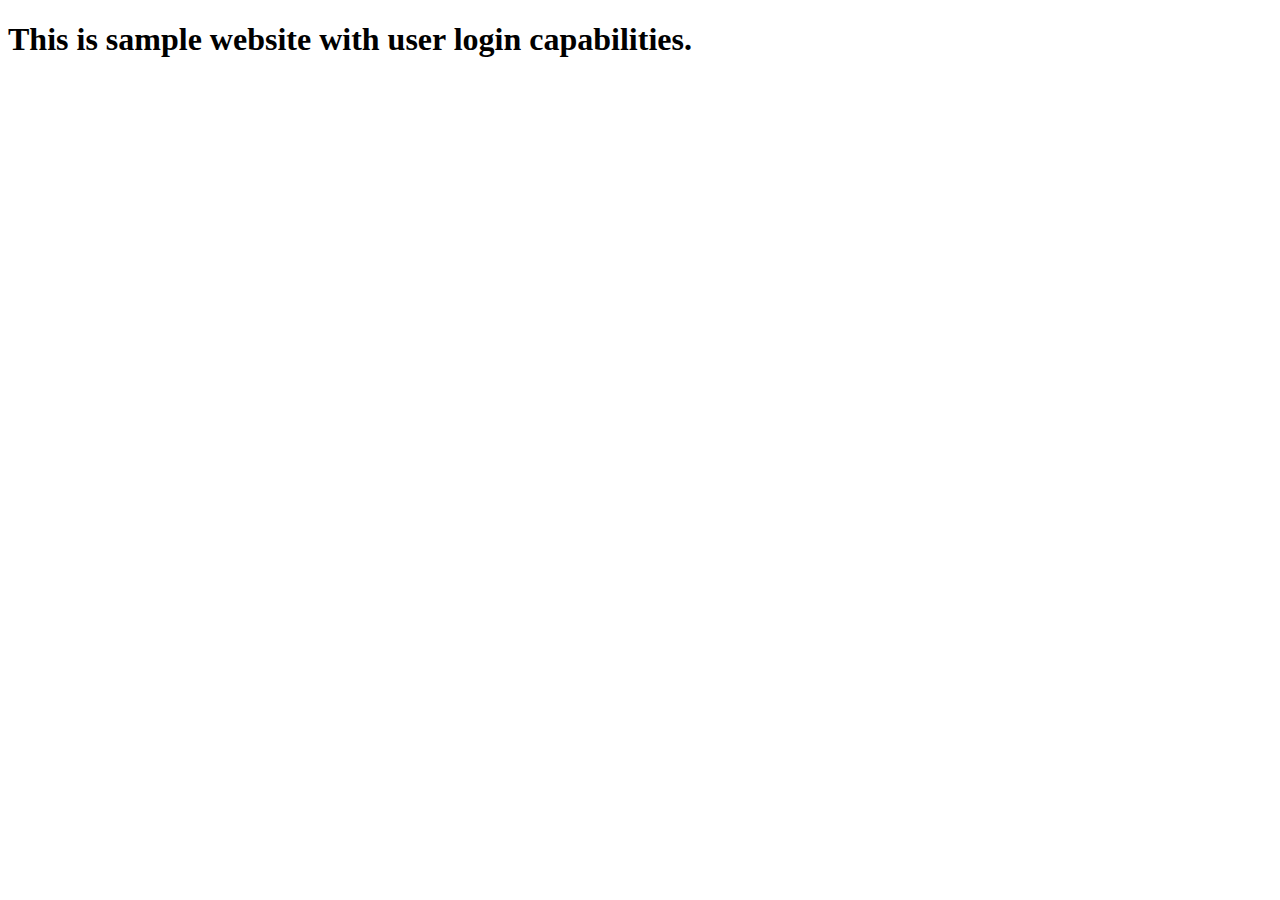
==== index.html @ 5ad37b27 "added sample html file" ====
<!DOCTYPE html>
<html>
<head>
    <meta charset='utf-8'>
    <meta http-equiv='X-UA-Compatible' content='IE=edge'>
    <title>Step1</title>
    <meta name='viewport' content='width=device-width, initial-scale=1'>
    <link rel='stylesheet' type='text/css' media='screen' href='main.css'>
    <script src='main.js'></script>
</head>
<body>
    <h1>
        This is sample website with user login capabilities. 
    </h1>
    
</body>
</html>
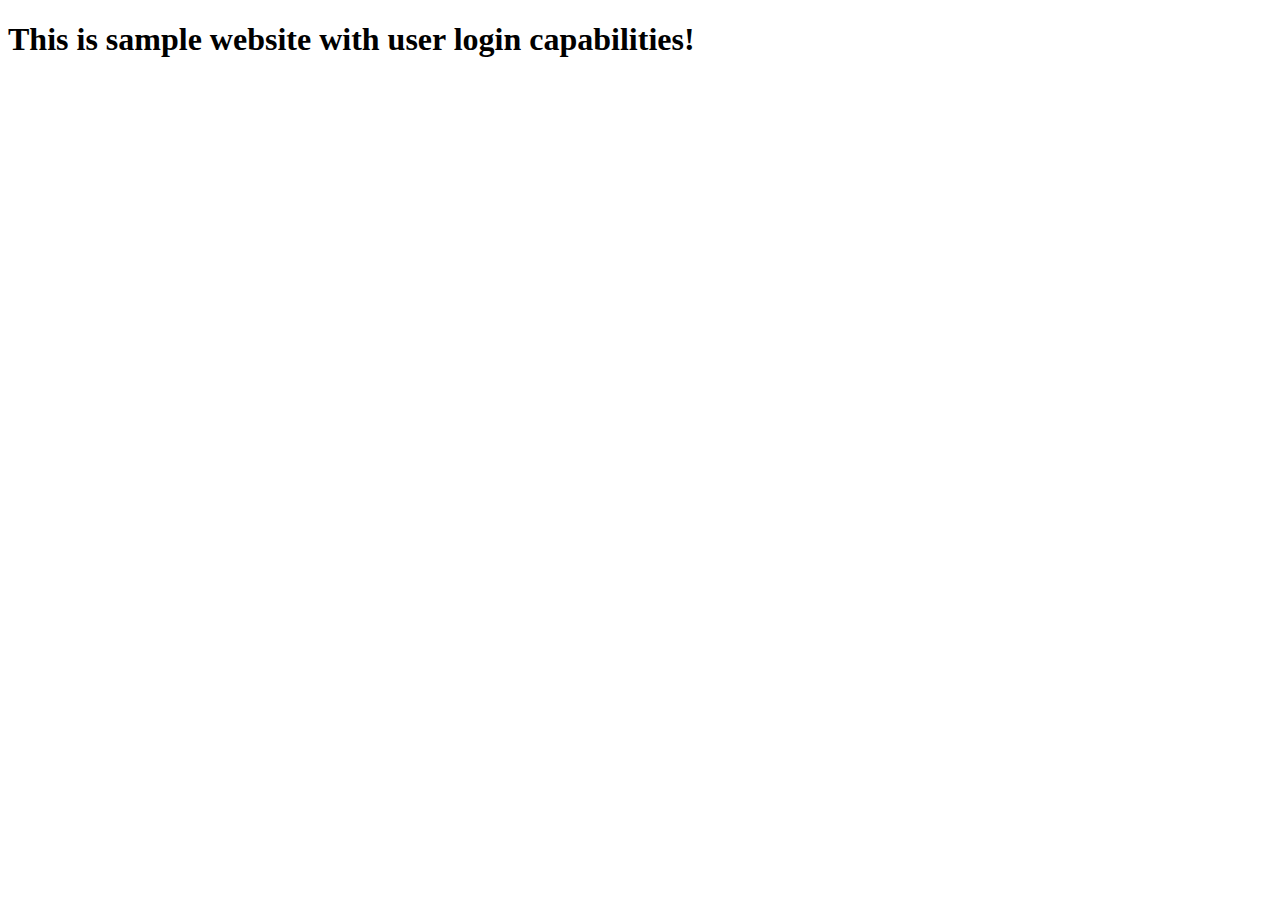
==== commit c59229e4: "Update index.html" ====
--- a/index.html
+++ b/index.html
@@ -10,8 +10,8 @@
 </head>
 <body>
     <h1>
-        This is sample website with user login capabilities. 
+        This is sample website with user login capabilities! 
     </h1>
     
 </body>
-</html>+</html>
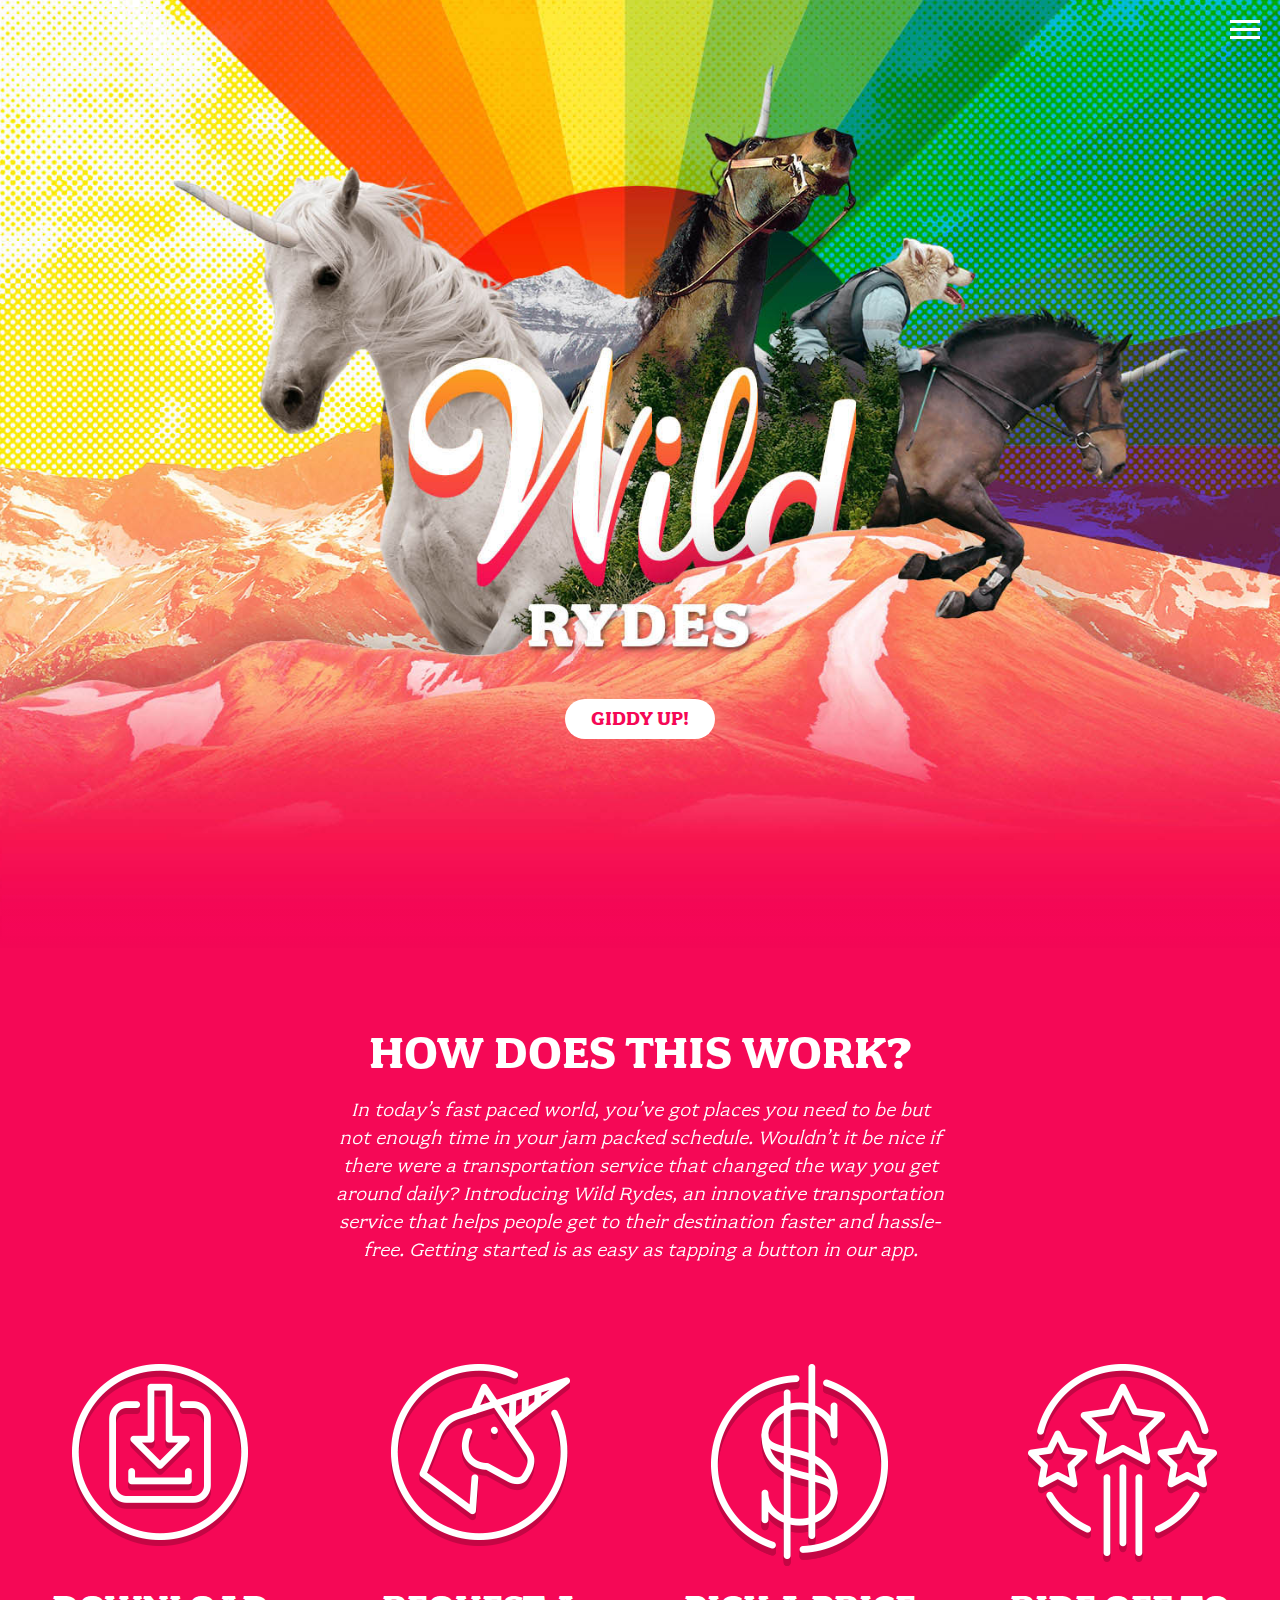
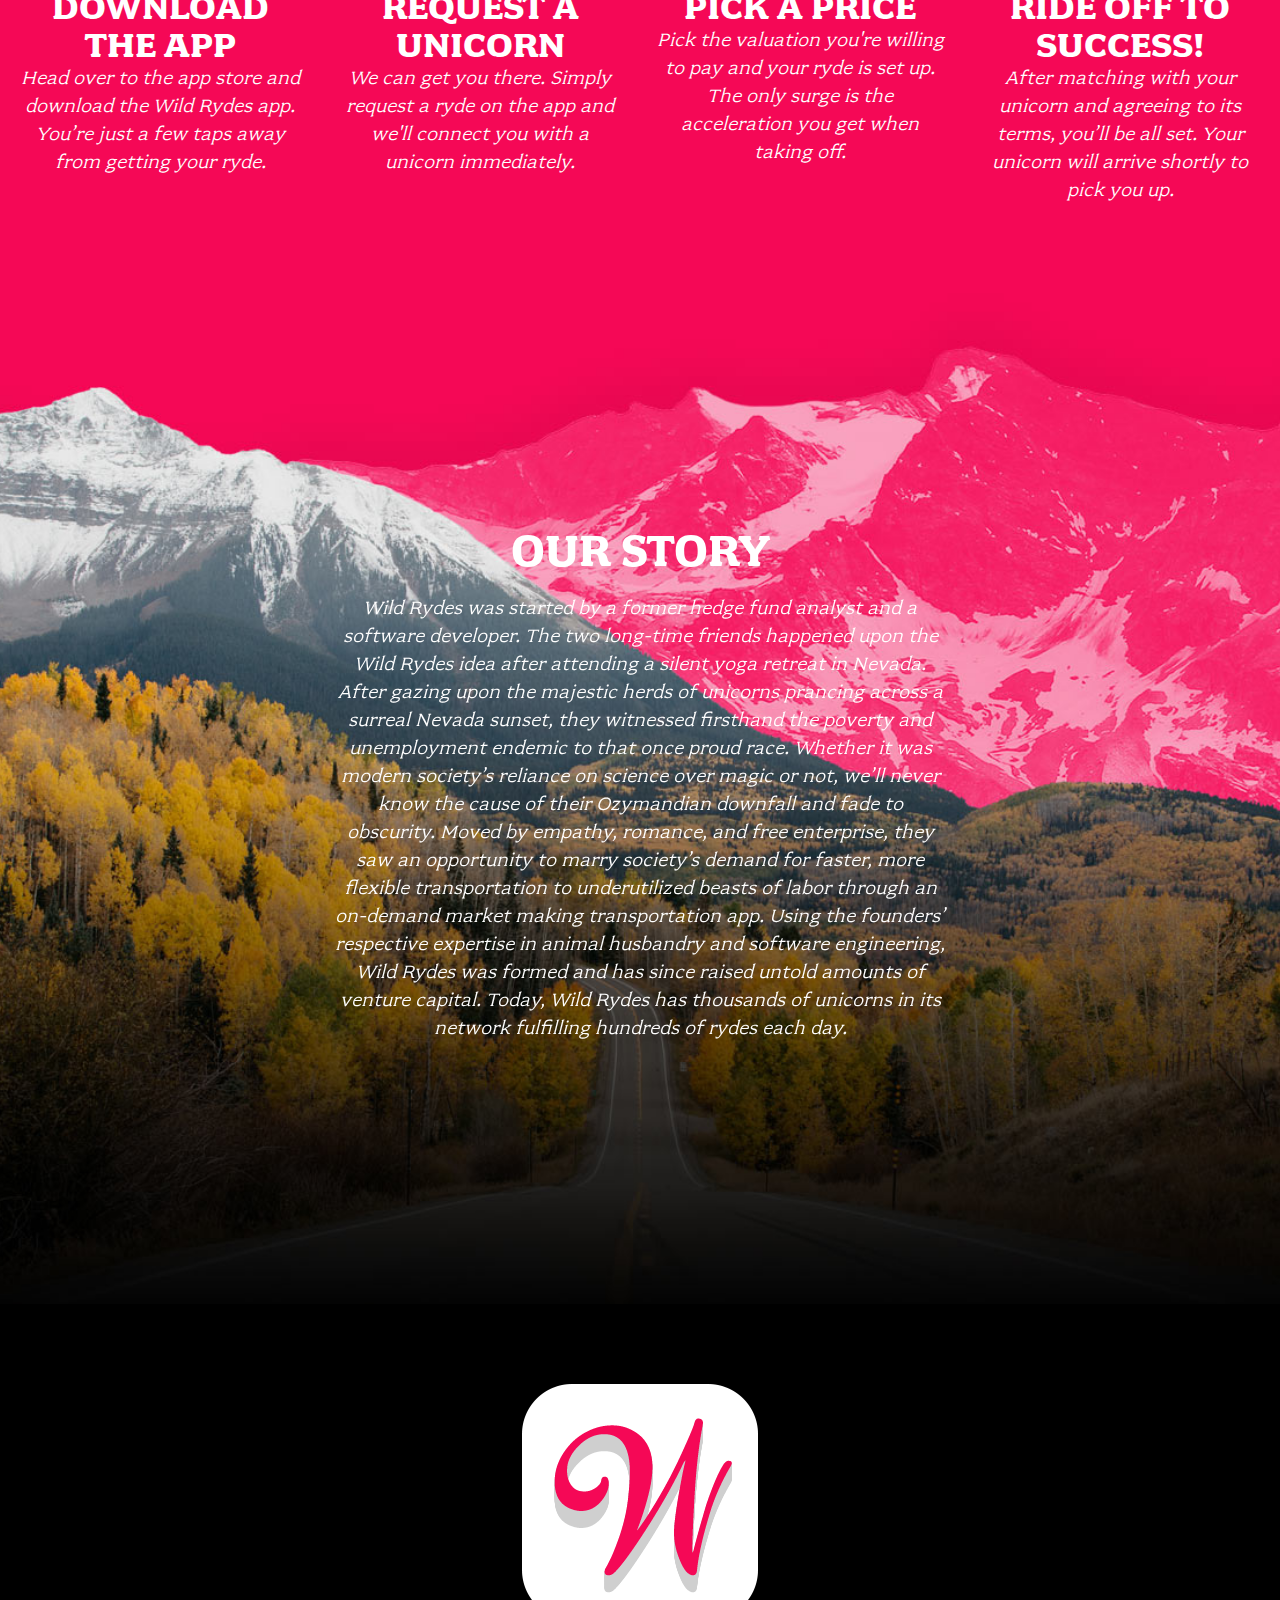
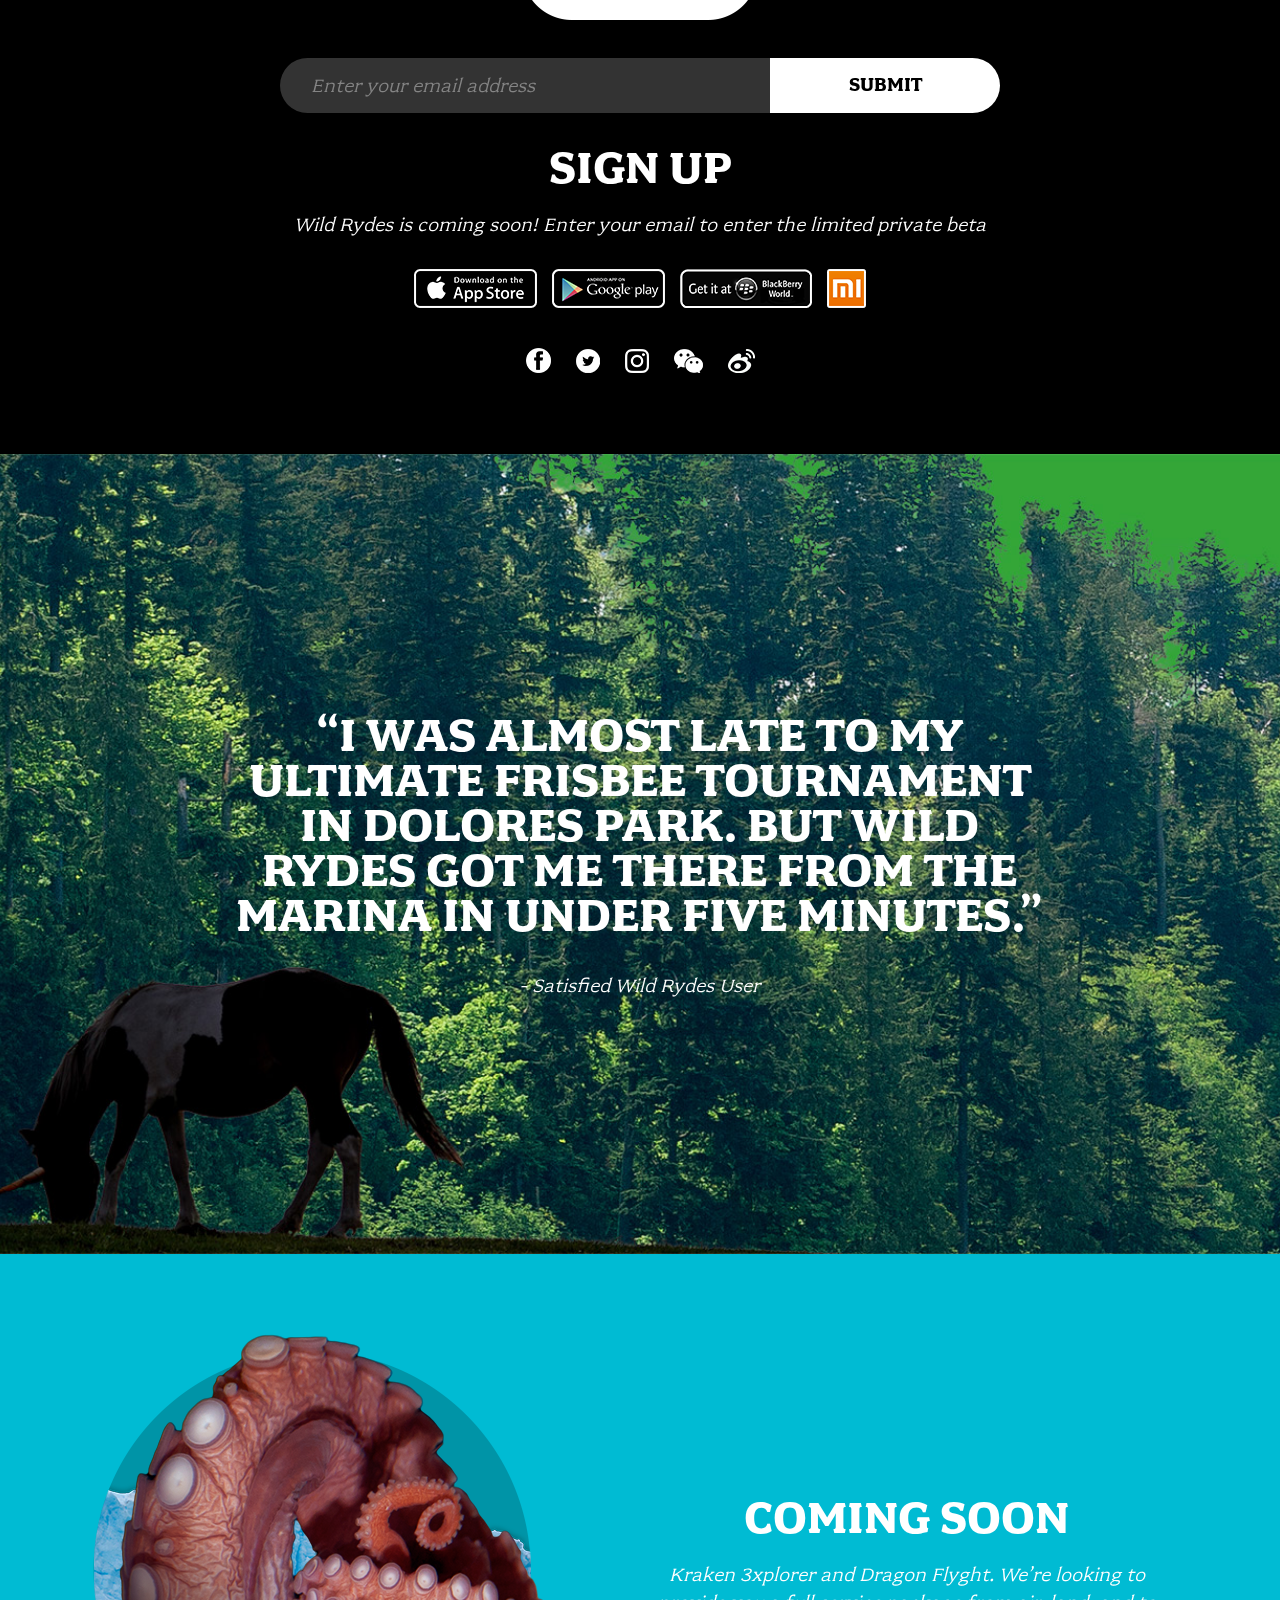
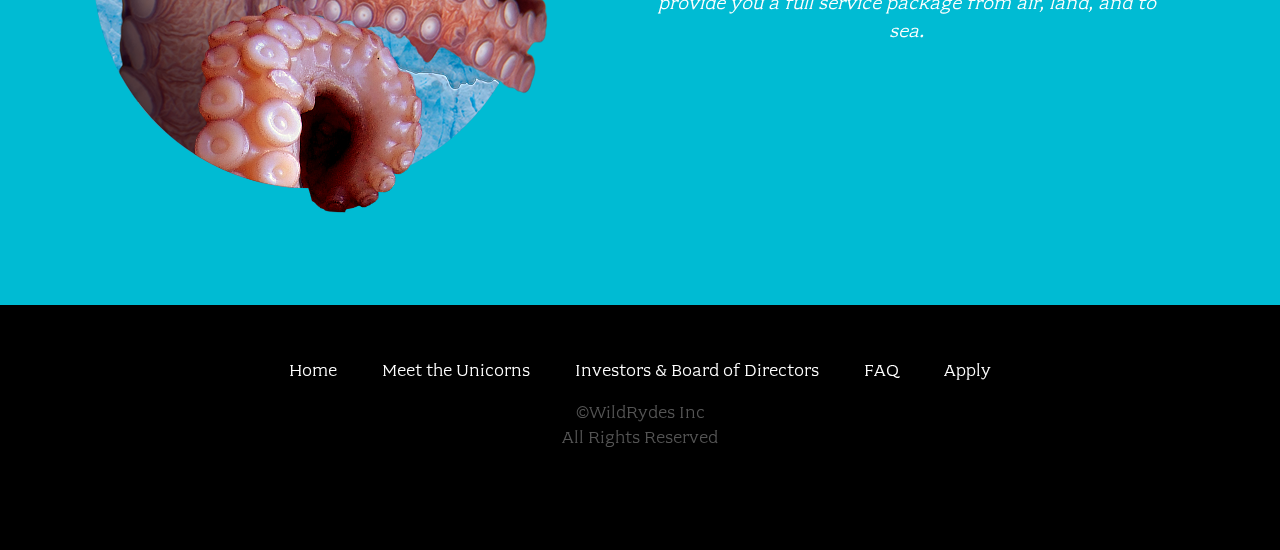
==== commit c34041e6: "added files from unicorn s3" ====
--- a/index.html
+++ b/index.html
@@ -1,17 +1,160 @@
-<!DOCTYPE html>
-<html>
+<!doctype html>
+<html class="no-js" lang="">
 <head>
-    <meta charset='utf-8'>
-    <meta http-equiv='X-UA-Compatible' content='IE=edge'>
-    <title>Step1</title>
-    <meta name='viewport' content='width=device-width, initial-scale=1'>
-    <link rel='stylesheet' type='text/css' media='screen' href='main.css'>
-    <script src='main.js'></script>
+  <meta charset="utf-8">
+  <meta name="description" content="">
+  <meta name="viewport" content="width=device-width, initial-scale=1">
+  <title>Wild Rydes</title>
+
+  <link rel="stylesheet" href="css/font.css">
+  <link rel="stylesheet" href="css/main.css">
+
+  <script src="js/vendor/modernizr.js"></script>
 </head>
-<body>
-    <h1>
-        This is sample website with user login capabilities! 
-    </h1>
-    
+<body class="page-home">
+
+  <header class="site-header">
+    <h1 class="title">Wild Rydes</h1>
+    <nav class="site-nav">
+      <ul>
+        <li><a href="index.html">Home</a></li>
+        <li><a href="unicorns.html">Meet the Unicorns</a></li>
+        <li><a href="investors.html">Investors &amp; Board of Directors</a></li>
+        <li><a href="faq.html">FAQ</a></li>
+        <li><a href="apply.html">Apply</a></li>
+      </ul>
+    </nav>
+    <button type="button" class="btn-menu"><span>Menu</span></button>
+    <a class="home-button" href="/register.html">Giddy Up!</a>
+  </header>
+
+  <section class="home-about">
+    <div class="row column large-9 xlarge-6 xxlarge-4">
+      <h2 class="section-title">How Does This Work?</h2>
+      <p class="content">
+        In today’s fast paced world, you’ve got places you need to be but not enough time in your jam packed schedule. Wouldn’t it be nice if there were a transportation service that changed the way you get around daily? Introducing Wild Rydes, an innovative transportation service that helps people get to their destination faster and hassle-free. Getting started is as easy as tapping a button in our app.
+      </p>
+    </div>
+
+    <div class="row medium-up-2 large-up-4">
+      <div class="column">
+        <div class="home-about-block">
+          <h3 class="title icon-download">Download The App</h3>
+          <p class="content">Head over to the app store and download the Wild Rydes app. You’re just a few taps away from getting your ryde.</p>
+        </div>
+      </div>
+
+      <div class="column">
+        <div class="home-about-block">
+          <h3 class="title icon-unicorn">Request A Unicorn</h3>
+          <p class="content">We can get you there. Simply request a ryde on the app and we'll connect you with a unicorn immediately.</p>
+        </div>
+      </div>
+
+      <div class="column">
+        <div class="home-about-block">
+          <h3 class="title icon-price">Pick A Price</h3>
+          <p class="content">Pick the valuation you're willing to pay and your ryde is set up. The only surge is the acceleration you get when taking off.</p>
+        </div>
+      </div>
+
+      <div class="column">
+        <div class="home-about-block">
+          <h3 class="title icon-success">Ride Off To Success!</h3>
+          <p class="content">After matching with your unicorn and agreeing to its terms, you’ll be all set. Your unicorn will arrive shortly to pick you up.</p>
+        </div>
+      </div>
+    </div>
+  </section>
+
+  <section class="home-story">
+    <div class="row column large-9 xlarge-6 xxlarge-4">
+      <h2 class="section-title">Our Story</h2>
+      <p class="content">
+        Wild Rydes was started by a former hedge fund analyst and a software developer. The two long-time friends happened upon the Wild Rydes idea after attending a silent yoga retreat in Nevada. After gazing upon the majestic herds of unicorns prancing across a surreal Nevada sunset, they witnessed firsthand the poverty and unemployment endemic to that once proud race. Whether it was modern society’s reliance on science over magic or not, we’ll never know the cause of their Ozymandian downfall and fade to obscurity. Moved by empathy, romance, and free enterprise, they saw an opportunity to marry society’s demand for faster, more flexible transportation to underutilized beasts of labor through an on-demand market making transportation app. Using the founders’ respective expertise in animal husbandry and software engineering, Wild Rydes was formed and has since raised untold amounts of venture capital. Today, Wild Rydes has thousands of unicorns in its network fulfilling hundreds of rydes each day.
+      </p>
+    </div>
+  </section>
+
+  <section class="home-sign-up">
+    <div class="row column">
+      <img class="icon-w" src="images/wr-home-W.png">
+
+      <form onsubmit="javascript:void(0);">
+        <input type="email" placeholder="Enter your email address">
+        <button type="button">Submit</button>
+      </form>
+
+      <h2 class="section-title">Sign Up</h2>
+
+      <p class="content">Wild Rydes is coming soon! Enter your email to enter the limited private beta</p>
+
+      <div class="apps">
+        <a class="app-icon" href=""><img src="images/wr-home-apple.png"></a>
+        <a class="app-icon" href=""><img src="images/wr-home-google.png"></a>
+        <a class="app-icon" href=""><img src="images/wr-home-blackberry.png"></a>
+        <a class="app-icon" href=""><img src="images/wr-home-Xiaomi.png"></a>
+      </div>
+
+      <div class="social">
+        <a class="icon-fb" href="">Facebook</a>
+        <a class="icon-tw" href="">Twitter</a>
+        <a class="icon-ig" href="">Instagram</a>
+        <a class="icon-wc" href="">Wechat</a>
+        <a class="icon-wb" href="">Weibo</a>
+      </div>
+    </div>
+  </section>
+
+  <section class="home-quote">
+    <div class="row column medium-8 xxlarge-6">
+      <div class="quote-wrap">
+        <div class="quote">
+          “I was almost late to my ultimate frisbee tournament in DOLORES park. BUt Wild Rydes Got me there from the marina in under five minutes.”
+        </div>
+        <div class="quoter">- Satisfied Wild Rydes User</div>
+      </div>
+    </div>
+  </section>
+
+  <section class="kraken-callout">
+    <div class="row">
+      <div class="columns medium-6 xxlarge-4 xxlarge-offset-2">
+        <img src="images/wr-home-kraken.png">
+      </div>
+
+      <div class="columns medium-6 xlarge-5 xxlarge-4">
+        <h4 class="title">Coming Soon</h4>
+        <p class="content">
+          Kraken 3xplorer and Dragon Flyght. We’re looking to provide you a full service package from air, land, and to sea.
+        </p>
+      </div>
+    </div>
+  </section>
+
+  <footer class="site-footer">
+    <div class="row column">
+      <nav class="footer-nav">
+        <ul>
+          <li><a href="index.html">Home</a></li>
+          <li><a href="unicorns.html">Meet the Unicorns</a></li>
+          <li><a href="investors.html">Investors & Board of Directors</a></li>
+          <li><a href="faq.html">FAQ</a></li>
+          <li><a href="apply.html">Apply</a></li>
+        </ul>
+      </nav>
+    </div>
+
+    <div class="row column">
+      <div class="footer-legal">
+        &copy;WildRydes Inc<br>
+        All Rights Reserved
+      </div>
+    </div>
+  </footer>
+
+  <script src="js/vendor.js"></script>
+
+  <script src="js/main.js"></script>
 </body>
 </html>
--- a/css/font.css
+++ b/css/font.css
@@ -0,0 +1,12 @@
+@font-face {
+    font-family: "fairplex-wide";
+    font-style: normal;
+    font-weight: 400;
+    src: url("../fonts/fairplex-wide-n4.woff") format("woff2");
+}
+@font-face {
+    font-family: "fairplex-wide";
+    font-style: normal;
+    font-weight: 700;
+    src: url("../fonts/fairplex-wide-n7.woff") format("woff2");
+}
--- a/css/main.css
+++ b/css/main.css
@@ -0,0 +1 @@
+/*! normalize.css v4.2.0 | MIT License | github.com/necolas/normalize.css */html{font-family:sans-serif;line-height:1.15;-ms-text-size-adjust:100%;-webkit-text-size-adjust:100%}body{margin:0}article,aside,footer,header,nav,section{display:block}h1{font-size:2em;margin:.67em 0}figcaption,figure,main{display:block}figure{margin:1em 40px}hr{box-sizing:content-box;height:0;overflow:visible}pre{font-family:monospace,monospace;font-size:1em}a{background-color:transparent;-webkit-text-decoration-skip:objects}a:active,a:hover{outline-width:0}abbr[title]{border-bottom:none;text-decoration:underline;text-decoration:underline dotted}b,strong{font-weight:inherit;font-weight:bolder}code,kbd,samp{font-family:monospace,monospace;font-size:1em}dfn{font-style:italic}mark{background-color:#ff0;color:#000}small{font-size:80%}sub,sup{font-size:75%;line-height:0;position:relative;vertical-align:baseline}sub{bottom:-.25em}sup{top:-.5em}audio,video{display:inline-block}audio:not([controls]){display:none;height:0}img{border-style:none}svg:not(:root){overflow:hidden}button,input,optgroup,select,textarea{font:inherit;margin:0}optgroup{font-weight:700}button,input{overflow:visible}button,select{text-transform:none}[type=reset],[type=submit],button,html [type=button]{-webkit-appearance:button;cursor:pointer}[type=button]::-moz-focus-inner,[type=reset]::-moz-focus-inner,[type=submit]::-moz-focus-inner,button::-moz-focus-inner{border-style:none;padding:0}[type=button]:-moz-focusring,[type=reset]:-moz-focusring,[type=submit]:-moz-focusring,button:-moz-focusring{outline:1px dotted ButtonText}fieldset{border:1px solid silver;margin:0 2px;padding:.35em .625em .75em}legend{box-sizing:border-box;color:inherit;display:table;max-width:100%;padding:0;white-space:normal}progress{display:inline-block;vertical-align:baseline}textarea{overflow:auto}[type=checkbox],[type=radio]{box-sizing:border-box;padding:0}[type=number]::-webkit-inner-spin-button,[type=number]::-webkit-outer-spin-button{height:auto}[type=search]{-webkit-appearance:textfield;outline-offset:-2px}[type=search]::-webkit-search-cancel-button,[type=search]::-webkit-search-decoration{-webkit-appearance:none}::-webkit-file-upload-button{-webkit-appearance:button;font:inherit}details,menu{display:block}summary{display:list-item}canvas{display:inline-block}[hidden],template{display:none}.row{max-width:96.875rem;margin-left:auto;margin-right:auto}.row:after,.row:before{content:' ';display:table}.row:after{clear:both}.row.collapse>.column,.row.collapse>.columns{padding-left:0;padding-right:0}.row .row{max-width:none;margin-left:-.625rem;margin-right:-.625rem}@media screen and (min-width:40em){.row .row{margin-left:-.9375rem;margin-right:-.9375rem}}.row .row.collapse{margin-left:0;margin-right:0}.row.expanded{max-width:none}.row.expanded .row{margin-left:auto;margin-right:auto}.column,.columns{width:100%;float:left;padding-left:.625rem;padding-right:.625rem}@media screen and (min-width:40em){.column,.columns{padding-left:.9375rem;padding-right:.9375rem}}.column:last-child:not(:first-child),.columns:last-child:not(:first-child){float:right}.column.end:last-child:last-child,.end.columns:last-child:last-child{float:left}.column.row.row,.row.row.columns{float:none}.row .column.row.row,.row .row.row.columns{padding-left:0;padding-right:0;margin-left:0;margin-right:0}.small-1{width:8.3333333333%}.small-push-1{position:relative;left:8.3333333333%}.small-pull-1{position:relative;left:-8.3333333333%}.small-offset-0{margin-left:0}.small-2{width:16.6666666667%}.small-push-2{position:relative;left:16.6666666667%}.small-pull-2{position:relative;left:-16.6666666667%}.small-offset-1{margin-left:8.3333333333%}.small-3{width:25%}.small-push-3{position:relative;left:25%}.small-pull-3{position:relative;left:-25%}.small-offset-2{margin-left:16.6666666667%}.small-4{width:33.3333333333%}.small-push-4{position:relative;left:33.3333333333%}.small-pull-4{position:relative;left:-33.3333333333%}.small-offset-3{margin-left:25%}.small-5{width:41.6666666667%}.small-push-5{position:relative;left:41.6666666667%}.small-pull-5{position:relative;left:-41.6666666667%}.small-offset-4{margin-left:33.3333333333%}.small-6{width:50%}.small-push-6{position:relative;left:50%}.small-pull-6{position:relative;left:-50%}.small-offset-5{margin-left:41.6666666667%}.small-7{width:58.3333333333%}.small-push-7{position:relative;left:58.3333333333%}.small-pull-7{position:relative;left:-58.3333333333%}.small-offset-6{margin-left:50%}.small-8{width:66.6666666667%}.small-push-8{position:relative;left:66.6666666667%}.small-pull-8{position:relative;left:-66.6666666667%}.small-offset-7{margin-left:58.3333333333%}.small-9{width:75%}.small-push-9{position:relative;left:75%}.small-pull-9{position:relative;left:-75%}.small-offset-8{margin-left:66.6666666667%}.small-10{width:83.3333333333%}.small-push-10{position:relative;left:83.3333333333%}.small-pull-10{position:relative;left:-83.3333333333%}.small-offset-9{margin-left:75%}.small-11{width:91.6666666667%}.small-push-11{position:relative;left:91.6666666667%}.small-pull-11{position:relative;left:-91.6666666667%}.small-offset-10{margin-left:83.3333333333%}.small-12{width:100%}.small-offset-11{margin-left:91.6666666667%}.small-up-1>.column,.small-up-1>.columns{width:100%;float:left}.small-up-1>.column:nth-of-type(1n),.small-up-1>.columns:nth-of-type(1n){clear:none}.small-up-1>.column:nth-of-type(1n+1),.small-up-1>.columns:nth-of-type(1n+1){clear:both}.small-up-1>.column:last-child,.small-up-1>.columns:last-child{float:left}.small-up-2>.column,.small-up-2>.columns{width:50%;float:left}.small-up-2>.column:nth-of-type(1n),.small-up-2>.columns:nth-of-type(1n){clear:none}.small-up-2>.column:nth-of-type(2n+1),.small-up-2>.columns:nth-of-type(2n+1){clear:both}.small-up-2>.column:last-child,.small-up-2>.columns:last-child{float:left}.small-up-3>.column,.small-up-3>.columns{width:33.3333333333%;float:left}.small-up-3>.column:nth-of-type(1n),.small-up-3>.columns:nth-of-type(1n){clear:none}.small-up-3>.column:nth-of-type(3n+1),.small-up-3>.columns:nth-of-type(3n+1){clear:both}.small-up-3>.column:last-child,.small-up-3>.columns:last-child{float:left}.small-up-4>.column,.small-up-4>.columns{width:25%;float:left}.small-up-4>.column:nth-of-type(1n),.small-up-4>.columns:nth-of-type(1n){clear:none}.small-up-4>.column:nth-of-type(4n+1),.small-up-4>.columns:nth-of-type(4n+1){clear:both}.small-up-4>.column:last-child,.small-up-4>.columns:last-child{float:left}.small-up-5>.column,.small-up-5>.columns{width:20%;float:left}.small-up-5>.column:nth-of-type(1n),.small-up-5>.columns:nth-of-type(1n){clear:none}.small-up-5>.column:nth-of-type(5n+1),.small-up-5>.columns:nth-of-type(5n+1){clear:both}.small-up-5>.column:last-child,.small-up-5>.columns:last-child{float:left}.small-up-6>.column,.small-up-6>.columns{width:16.6666666667%;float:left}.small-up-6>.column:nth-of-type(1n),.small-up-6>.columns:nth-of-type(1n){clear:none}.small-up-6>.column:nth-of-type(6n+1),.small-up-6>.columns:nth-of-type(6n+1){clear:both}.small-up-6>.column:last-child,.small-up-6>.columns:last-child{float:left}.small-up-7>.column,.small-up-7>.columns{width:14.2857142857%;float:left}.small-up-7>.column:nth-of-type(1n),.small-up-7>.columns:nth-of-type(1n){clear:none}.small-up-7>.column:nth-of-type(7n+1),.small-up-7>.columns:nth-of-type(7n+1){clear:both}.small-up-7>.column:last-child,.small-up-7>.columns:last-child{float:left}.small-up-8>.column,.small-up-8>.columns{width:12.5%;float:left}.small-up-8>.column:nth-of-type(1n),.small-up-8>.columns:nth-of-type(1n){clear:none}.small-up-8>.column:nth-of-type(8n+1),.small-up-8>.columns:nth-of-type(8n+1){clear:both}.small-up-8>.column:last-child,.small-up-8>.columns:last-child{float:left}.small-collapse>.column,.small-collapse>.columns{padding-left:0;padding-right:0}.expanded.row .small-collapse.row,.small-collapse .row{margin-left:0;margin-right:0}.small-uncollapse>.column,.small-uncollapse>.columns{padding-left:.625rem;padding-right:.625rem}.small-centered{float:none;margin-left:auto;margin-right:auto}.small-pull-0,.small-push-0,.small-uncentered{position:static;margin-left:0;margin-right:0;float:left}@media screen and (min-width:40em){.medium-1{width:8.3333333333%}.medium-push-1{position:relative;left:8.3333333333%}.medium-pull-1{position:relative;left:-8.3333333333%}.medium-offset-0{margin-left:0}.medium-2{width:16.6666666667%}.medium-push-2{position:relative;left:16.6666666667%}.medium-pull-2{position:relative;left:-16.6666666667%}.medium-offset-1{margin-left:8.3333333333%}.medium-3{width:25%}.medium-push-3{position:relative;left:25%}.medium-pull-3{position:relative;left:-25%}.medium-offset-2{margin-left:16.6666666667%}.medium-4{width:33.3333333333%}.medium-push-4{position:relative;left:33.3333333333%}.medium-pull-4{position:relative;left:-33.3333333333%}.medium-offset-3{margin-left:25%}.medium-5{width:41.6666666667%}.medium-push-5{position:relative;left:41.6666666667%}.medium-pull-5{position:relative;left:-41.6666666667%}.medium-offset-4{margin-left:33.3333333333%}.medium-6{width:50%}.medium-push-6{position:relative;left:50%}.medium-pull-6{position:relative;left:-50%}.medium-offset-5{margin-left:41.6666666667%}.medium-7{width:58.3333333333%}.medium-push-7{position:relative;left:58.3333333333%}.medium-pull-7{position:relative;left:-58.3333333333%}.medium-offset-6{margin-left:50%}.medium-8{width:66.6666666667%}.medium-push-8{position:relative;left:66.6666666667%}.medium-pull-8{position:relative;left:-66.6666666667%}.medium-offset-7{margin-left:58.3333333333%}.medium-9{width:75%}.medium-push-9{position:relative;left:75%}.medium-pull-9{position:relative;left:-75%}.medium-offset-8{margin-left:66.6666666667%}.medium-10{width:83.3333333333%}.medium-push-10{position:relative;left:83.3333333333%}.medium-pull-10{position:relative;left:-83.3333333333%}.medium-offset-9{margin-left:75%}.medium-11{width:91.6666666667%}.medium-push-11{position:relative;left:91.6666666667%}.medium-pull-11{position:relative;left:-91.6666666667%}.medium-offset-10{margin-left:83.3333333333%}.medium-12{width:100%}.medium-offset-11{margin-left:91.6666666667%}.medium-up-1>.column,.medium-up-1>.columns{width:100%;float:left}.medium-up-1>.column:nth-of-type(1n),.medium-up-1>.columns:nth-of-type(1n){clear:none}.medium-up-1>.column:nth-of-type(1n+1),.medium-up-1>.columns:nth-of-type(1n+1){clear:both}.medium-up-1>.column:last-child,.medium-up-1>.columns:last-child{float:left}.medium-up-2>.column,.medium-up-2>.columns{width:50%;float:left}.medium-up-2>.column:nth-of-type(1n),.medium-up-2>.columns:nth-of-type(1n){clear:none}.medium-up-2>.column:nth-of-type(2n+1),.medium-up-2>.columns:nth-of-type(2n+1){clear:both}.medium-up-2>.column:last-child,.medium-up-2>.columns:last-child{float:left}.medium-up-3>.column,.medium-up-3>.columns{width:33.3333333333%;float:left}.medium-up-3>.column:nth-of-type(1n),.medium-up-3>.columns:nth-of-type(1n){clear:none}.medium-up-3>.column:nth-of-type(3n+1),.medium-up-3>.columns:nth-of-type(3n+1){clear:both}.medium-up-3>.column:last-child,.medium-up-3>.columns:last-child{float:left}.medium-up-4>.column,.medium-up-4>.columns{width:25%;float:left}.medium-up-4>.column:nth-of-type(1n),.medium-up-4>.columns:nth-of-type(1n){clear:none}.medium-up-4>.column:nth-of-type(4n+1),.medium-up-4>.columns:nth-of-type(4n+1){clear:both}.medium-up-4>.column:last-child,.medium-up-4>.columns:last-child{float:left}.medium-up-5>.column,.medium-up-5>.columns{width:20%;float:left}.medium-up-5>.column:nth-of-type(1n),.medium-up-5>.columns:nth-of-type(1n){clear:none}.medium-up-5>.column:nth-of-type(5n+1),.medium-up-5>.columns:nth-of-type(5n+1){clear:both}.medium-up-5>.column:last-child,.medium-up-5>.columns:last-child{float:left}.medium-up-6>.column,.medium-up-6>.columns{width:16.6666666667%;float:left}.medium-up-6>.column:nth-of-type(1n),.medium-up-6>.columns:nth-of-type(1n){clear:none}.medium-up-6>.column:nth-of-type(6n+1),.medium-up-6>.columns:nth-of-type(6n+1){clear:both}.medium-up-6>.column:last-child,.medium-up-6>.columns:last-child{float:left}.medium-up-7>.column,.medium-up-7>.columns{width:14.2857142857%;float:left}.medium-up-7>.column:nth-of-type(1n),.medium-up-7>.columns:nth-of-type(1n){clear:none}.medium-up-7>.column:nth-of-type(7n+1),.medium-up-7>.columns:nth-of-type(7n+1){clear:both}.medium-up-7>.column:last-child,.medium-up-7>.columns:last-child{float:left}.medium-up-8>.column,.medium-up-8>.columns{width:12.5%;float:left}.medium-up-8>.column:nth-of-type(1n),.medium-up-8>.columns:nth-of-type(1n){clear:none}.medium-up-8>.column:nth-of-type(8n+1),.medium-up-8>.columns:nth-of-type(8n+1){clear:both}.medium-up-8>.column:last-child,.medium-up-8>.columns:last-child{float:left}.medium-collapse>.column,.medium-collapse>.columns{padding-left:0;padding-right:0}.expanded.row .medium-collapse.row,.medium-collapse .row{margin-left:0;margin-right:0}.medium-uncollapse>.column,.medium-uncollapse>.columns{padding-left:.9375rem;padding-right:.9375rem}.medium-centered{float:none;margin-left:auto;margin-right:auto}.medium-pull-0,.medium-push-0,.medium-uncentered{position:static;margin-left:0;margin-right:0;float:left}}@media screen and (min-width:64em){.large-1{width:8.3333333333%}.large-push-1{position:relative;left:8.3333333333%}.large-pull-1{position:relative;left:-8.3333333333%}.large-offset-0{margin-left:0}.large-2{width:16.6666666667%}.large-push-2{position:relative;left:16.6666666667%}.large-pull-2{position:relative;left:-16.6666666667%}.large-offset-1{margin-left:8.3333333333%}.large-3{width:25%}.large-push-3{position:relative;left:25%}.large-pull-3{position:relative;left:-25%}.large-offset-2{margin-left:16.6666666667%}.large-4{width:33.3333333333%}.large-push-4{position:relative;left:33.3333333333%}.large-pull-4{position:relative;left:-33.3333333333%}.large-offset-3{margin-left:25%}.large-5{width:41.6666666667%}.large-push-5{position:relative;left:41.6666666667%}.large-pull-5{position:relative;left:-41.6666666667%}.large-offset-4{margin-left:33.3333333333%}.large-6{width:50%}.large-push-6{position:relative;left:50%}.large-pull-6{position:relative;left:-50%}.large-offset-5{margin-left:41.6666666667%}.large-7{width:58.3333333333%}.large-push-7{position:relative;left:58.3333333333%}.large-pull-7{position:relative;left:-58.3333333333%}.large-offset-6{margin-left:50%}.large-8{width:66.6666666667%}.large-push-8{position:relative;left:66.6666666667%}.large-pull-8{position:relative;left:-66.6666666667%}.large-offset-7{margin-left:58.3333333333%}.large-9{width:75%}.large-push-9{position:relative;left:75%}.large-pull-9{position:relative;left:-75%}.large-offset-8{margin-left:66.6666666667%}.large-10{width:83.3333333333%}.large-push-10{position:relative;left:83.3333333333%}.large-pull-10{position:relative;left:-83.3333333333%}.large-offset-9{margin-left:75%}.large-11{width:91.6666666667%}.large-push-11{position:relative;left:91.6666666667%}.large-pull-11{position:relative;left:-91.6666666667%}.large-offset-10{margin-left:83.3333333333%}.large-12{width:100%}.large-offset-11{margin-left:91.6666666667%}.large-up-1>.column,.large-up-1>.columns{width:100%;float:left}.large-up-1>.column:nth-of-type(1n),.large-up-1>.columns:nth-of-type(1n){clear:none}.large-up-1>.column:nth-of-type(1n+1),.large-up-1>.columns:nth-of-type(1n+1){clear:both}.large-up-1>.column:last-child,.large-up-1>.columns:last-child{float:left}.large-up-2>.column,.large-up-2>.columns{width:50%;float:left}.large-up-2>.column:nth-of-type(1n),.large-up-2>.columns:nth-of-type(1n){clear:none}.large-up-2>.column:nth-of-type(2n+1),.large-up-2>.columns:nth-of-type(2n+1){clear:both}.large-up-2>.column:last-child,.large-up-2>.columns:last-child{float:left}.large-up-3>.column,.large-up-3>.columns{width:33.3333333333%;float:left}.large-up-3>.column:nth-of-type(1n),.large-up-3>.columns:nth-of-type(1n){clear:none}.large-up-3>.column:nth-of-type(3n+1),.large-up-3>.columns:nth-of-type(3n+1){clear:both}.large-up-3>.column:last-child,.large-up-3>.columns:last-child{float:left}.large-up-4>.column,.large-up-4>.columns{width:25%;float:left}.large-up-4>.column:nth-of-type(1n),.large-up-4>.columns:nth-of-type(1n){clear:none}.large-up-4>.column:nth-of-type(4n+1),.large-up-4>.columns:nth-of-type(4n+1){clear:both}.large-up-4>.column:last-child,.large-up-4>.columns:last-child{float:left}.large-up-5>.column,.large-up-5>.columns{width:20%;float:left}.large-up-5>.column:nth-of-type(1n),.large-up-5>.columns:nth-of-type(1n){clear:none}.large-up-5>.column:nth-of-type(5n+1),.large-up-5>.columns:nth-of-type(5n+1){clear:both}.large-up-5>.column:last-child,.large-up-5>.columns:last-child{float:left}.large-up-6>.column,.large-up-6>.columns{width:16.6666666667%;float:left}.large-up-6>.column:nth-of-type(1n),.large-up-6>.columns:nth-of-type(1n){clear:none}.large-up-6>.column:nth-of-type(6n+1),.large-up-6>.columns:nth-of-type(6n+1){clear:both}.large-up-6>.column:last-child,.large-up-6>.columns:last-child{float:left}.large-up-7>.column,.large-up-7>.columns{width:14.2857142857%;float:left}.large-up-7>.column:nth-of-type(1n),.large-up-7>.columns:nth-of-type(1n){clear:none}.large-up-7>.column:nth-of-type(7n+1),.large-up-7>.columns:nth-of-type(7n+1){clear:both}.large-up-7>.column:last-child,.large-up-7>.columns:last-child{float:left}.large-up-8>.column,.large-up-8>.columns{width:12.5%;float:left}.large-up-8>.column:nth-of-type(1n),.large-up-8>.columns:nth-of-type(1n){clear:none}.large-up-8>.column:nth-of-type(8n+1),.large-up-8>.columns:nth-of-type(8n+1){clear:both}.large-up-8>.column:last-child,.large-up-8>.columns:last-child{float:left}.large-collapse>.column,.large-collapse>.columns{padding-left:0;padding-right:0}.expanded.row .large-collapse.row,.large-collapse .row{margin-left:0;margin-right:0}.large-uncollapse>.column,.large-uncollapse>.columns{padding-left:.9375rem;padding-right:.9375rem}.large-centered{float:none;margin-left:auto;margin-right:auto}.large-pull-0,.large-push-0,.large-uncentered{position:static;margin-left:0;margin-right:0;float:left}}@media screen and (min-width:75em){.xlarge-1{width:8.3333333333%}.xlarge-push-1{position:relative;left:8.3333333333%}.xlarge-pull-1{position:relative;left:-8.3333333333%}.xlarge-offset-0{margin-left:0}.xlarge-2{width:16.6666666667%}.xlarge-push-2{position:relative;left:16.6666666667%}.xlarge-pull-2{position:relative;left:-16.6666666667%}.xlarge-offset-1{margin-left:8.3333333333%}.xlarge-3{width:25%}.xlarge-push-3{position:relative;left:25%}.xlarge-pull-3{position:relative;left:-25%}.xlarge-offset-2{margin-left:16.6666666667%}.xlarge-4{width:33.3333333333%}.xlarge-push-4{position:relative;left:33.3333333333%}.xlarge-pull-4{position:relative;left:-33.3333333333%}.xlarge-offset-3{margin-left:25%}.xlarge-5{width:41.6666666667%}.xlarge-push-5{position:relative;left:41.6666666667%}.xlarge-pull-5{position:relative;left:-41.6666666667%}.xlarge-offset-4{margin-left:33.3333333333%}.xlarge-6{width:50%}.xlarge-push-6{position:relative;left:50%}.xlarge-pull-6{position:relative;left:-50%}.xlarge-offset-5{margin-left:41.6666666667%}.xlarge-7{width:58.3333333333%}.xlarge-push-7{position:relative;left:58.3333333333%}.xlarge-pull-7{position:relative;left:-58.3333333333%}.xlarge-offset-6{margin-left:50%}.xlarge-8{width:66.6666666667%}.xlarge-push-8{position:relative;left:66.6666666667%}.xlarge-pull-8{position:relative;left:-66.6666666667%}.xlarge-offset-7{margin-left:58.3333333333%}.xlarge-9{width:75%}.xlarge-push-9{position:relative;left:75%}.xlarge-pull-9{position:relative;left:-75%}.xlarge-offset-8{margin-left:66.6666666667%}.xlarge-10{width:83.3333333333%}.xlarge-push-10{position:relative;left:83.3333333333%}.xlarge-pull-10{position:relative;left:-83.3333333333%}.xlarge-offset-9{margin-left:75%}.xlarge-11{width:91.6666666667%}.xlarge-push-11{position:relative;left:91.6666666667%}.xlarge-pull-11{position:relative;left:-91.6666666667%}.xlarge-offset-10{margin-left:83.3333333333%}.xlarge-12{width:100%}.xlarge-offset-11{margin-left:91.6666666667%}.xlarge-up-1>.column,.xlarge-up-1>.columns{width:100%;float:left}.xlarge-up-1>.column:nth-of-type(1n),.xlarge-up-1>.columns:nth-of-type(1n){clear:none}.xlarge-up-1>.column:nth-of-type(1n+1),.xlarge-up-1>.columns:nth-of-type(1n+1){clear:both}.xlarge-up-1>.column:last-child,.xlarge-up-1>.columns:last-child{float:left}.xlarge-up-2>.column,.xlarge-up-2>.columns{width:50%;float:left}.xlarge-up-2>.column:nth-of-type(1n),.xlarge-up-2>.columns:nth-of-type(1n){clear:none}.xlarge-up-2>.column:nth-of-type(2n+1),.xlarge-up-2>.columns:nth-of-type(2n+1){clear:both}.xlarge-up-2>.column:last-child,.xlarge-up-2>.columns:last-child{float:left}.xlarge-up-3>.column,.xlarge-up-3>.columns{width:33.3333333333%;float:left}.xlarge-up-3>.column:nth-of-type(1n),.xlarge-up-3>.columns:nth-of-type(1n){clear:none}.xlarge-up-3>.column:nth-of-type(3n+1),.xlarge-up-3>.columns:nth-of-type(3n+1){clear:both}.xlarge-up-3>.column:last-child,.xlarge-up-3>.columns:last-child{float:left}.xlarge-up-4>.column,.xlarge-up-4>.columns{width:25%;float:left}.xlarge-up-4>.column:nth-of-type(1n),.xlarge-up-4>.columns:nth-of-type(1n){clear:none}.xlarge-up-4>.column:nth-of-type(4n+1),.xlarge-up-4>.columns:nth-of-type(4n+1){clear:both}.xlarge-up-4>.column:last-child,.xlarge-up-4>.columns:last-child{float:left}.xlarge-up-5>.column,.xlarge-up-5>.columns{width:20%;float:left}.xlarge-up-5>.column:nth-of-type(1n),.xlarge-up-5>.columns:nth-of-type(1n){clear:none}.xlarge-up-5>.column:nth-of-type(5n+1),.xlarge-up-5>.columns:nth-of-type(5n+1){clear:both}.xlarge-up-5>.column:last-child,.xlarge-up-5>.columns:last-child{float:left}.xlarge-up-6>.column,.xlarge-up-6>.columns{width:16.6666666667%;float:left}.xlarge-up-6>.column:nth-of-type(1n),.xlarge-up-6>.columns:nth-of-type(1n){clear:none}.xlarge-up-6>.column:nth-of-type(6n+1),.xlarge-up-6>.columns:nth-of-type(6n+1){clear:both}.xlarge-up-6>.column:last-child,.xlarge-up-6>.columns:last-child{float:left}.xlarge-up-7>.column,.xlarge-up-7>.columns{width:14.2857142857%;float:left}.xlarge-up-7>.column:nth-of-type(1n),.xlarge-up-7>.columns:nth-of-type(1n){clear:none}.xlarge-up-7>.column:nth-of-type(7n+1),.xlarge-up-7>.columns:nth-of-type(7n+1){clear:both}.xlarge-up-7>.column:last-child,.xlarge-up-7>.columns:last-child{float:left}.xlarge-up-8>.column,.xlarge-up-8>.columns{width:12.5%;float:left}.xlarge-up-8>.column:nth-of-type(1n),.xlarge-up-8>.columns:nth-of-type(1n){clear:none}.xlarge-up-8>.column:nth-of-type(8n+1),.xlarge-up-8>.columns:nth-of-type(8n+1){clear:both}.xlarge-up-8>.column:last-child,.xlarge-up-8>.columns:last-child{float:left}.xlarge-collapse>.column,.xlarge-collapse>.columns{padding-left:0;padding-right:0}.expanded.row .xlarge-collapse.row,.xlarge-collapse .row{margin-left:0;margin-right:0}.xlarge-uncollapse>.column,.xlarge-uncollapse>.columns{padding-left:.9375rem;padding-right:.9375rem}.xlarge-centered{float:none;margin-left:auto;margin-right:auto}.xlarge-pull-0,.xlarge-push-0,.xlarge-uncentered{position:static;margin-left:0;margin-right:0;float:left}}@media screen and (min-width:90em){.xxlarge-1{width:8.3333333333%}.xxlarge-push-1{position:relative;left:8.3333333333%}.xxlarge-pull-1{position:relative;left:-8.3333333333%}.xxlarge-offset-0{margin-left:0}.xxlarge-2{width:16.6666666667%}.xxlarge-push-2{position:relative;left:16.6666666667%}.xxlarge-pull-2{position:relative;left:-16.6666666667%}.xxlarge-offset-1{margin-left:8.3333333333%}.xxlarge-3{width:25%}.xxlarge-push-3{position:relative;left:25%}.xxlarge-pull-3{position:relative;left:-25%}.xxlarge-offset-2{margin-left:16.6666666667%}.xxlarge-4{width:33.3333333333%}.xxlarge-push-4{position:relative;left:33.3333333333%}.xxlarge-pull-4{position:relative;left:-33.3333333333%}.xxlarge-offset-3{margin-left:25%}.xxlarge-5{width:41.6666666667%}.xxlarge-push-5{position:relative;left:41.6666666667%}.xxlarge-pull-5{position:relative;left:-41.6666666667%}.xxlarge-offset-4{margin-left:33.3333333333%}.xxlarge-6{width:50%}.xxlarge-push-6{position:relative;left:50%}.xxlarge-pull-6{position:relative;left:-50%}.xxlarge-offset-5{margin-left:41.6666666667%}.xxlarge-7{width:58.3333333333%}.xxlarge-push-7{position:relative;left:58.3333333333%}.xxlarge-pull-7{position:relative;left:-58.3333333333%}.xxlarge-offset-6{margin-left:50%}.xxlarge-8{width:66.6666666667%}.xxlarge-push-8{position:relative;left:66.6666666667%}.xxlarge-pull-8{position:relative;left:-66.6666666667%}.xxlarge-offset-7{margin-left:58.3333333333%}.xxlarge-9{width:75%}.xxlarge-push-9{position:relative;left:75%}.xxlarge-pull-9{position:relative;left:-75%}.xxlarge-offset-8{margin-left:66.6666666667%}.xxlarge-10{width:83.3333333333%}.xxlarge-push-10{position:relative;left:83.3333333333%}.xxlarge-pull-10{position:relative;left:-83.3333333333%}.xxlarge-offset-9{margin-left:75%}.xxlarge-11{width:91.6666666667%}.xxlarge-push-11{position:relative;left:91.6666666667%}.xxlarge-pull-11{position:relative;left:-91.6666666667%}.xxlarge-offset-10{margin-left:83.3333333333%}.xxlarge-12{width:100%}.xxlarge-offset-11{margin-left:91.6666666667%}.xxlarge-up-1>.column,.xxlarge-up-1>.columns{width:100%;float:left}.xxlarge-up-1>.column:nth-of-type(1n),.xxlarge-up-1>.columns:nth-of-type(1n){clear:none}.xxlarge-up-1>.column:nth-of-type(1n+1),.xxlarge-up-1>.columns:nth-of-type(1n+1){clear:both}.xxlarge-up-1>.column:last-child,.xxlarge-up-1>.columns:last-child{float:left}.xxlarge-up-2>.column,.xxlarge-up-2>.columns{width:50%;float:left}.xxlarge-up-2>.column:nth-of-type(1n),.xxlarge-up-2>.columns:nth-of-type(1n){clear:none}.xxlarge-up-2>.column:nth-of-type(2n+1),.xxlarge-up-2>.columns:nth-of-type(2n+1){clear:both}.xxlarge-up-2>.column:last-child,.xxlarge-up-2>.columns:last-child{float:left}.xxlarge-up-3>.column,.xxlarge-up-3>.columns{width:33.3333333333%;float:left}.xxlarge-up-3>.column:nth-of-type(1n),.xxlarge-up-3>.columns:nth-of-type(1n){clear:none}.xxlarge-up-3>.column:nth-of-type(3n+1),.xxlarge-up-3>.columns:nth-of-type(3n+1){clear:both}.xxlarge-up-3>.column:last-child,.xxlarge-up-3>.columns:last-child{float:left}.xxlarge-up-4>.column,.xxlarge-up-4>.columns{width:25%;float:left}.xxlarge-up-4>.column:nth-of-type(1n),.xxlarge-up-4>.columns:nth-of-type(1n){clear:none}.xxlarge-up-4>.column:nth-of-type(4n+1),.xxlarge-up-4>.columns:nth-of-type(4n+1){clear:both}.xxlarge-up-4>.column:last-child,.xxlarge-up-4>.columns:last-child{float:left}.xxlarge-up-5>.column,.xxlarge-up-5>.columns{width:20%;float:left}.xxlarge-up-5>.column:nth-of-type(1n),.xxlarge-up-5>.columns:nth-of-type(1n){clear:none}.xxlarge-up-5>.column:nth-of-type(5n+1),.xxlarge-up-5>.columns:nth-of-type(5n+1){clear:both}.xxlarge-up-5>.column:last-child,.xxlarge-up-5>.columns:last-child{float:left}.xxlarge-up-6>.column,.xxlarge-up-6>.columns{width:16.6666666667%;float:left}.xxlarge-up-6>.column:nth-of-type(1n),.xxlarge-up-6>.columns:nth-of-type(1n){clear:none}.xxlarge-up-6>.column:nth-of-type(6n+1),.xxlarge-up-6>.columns:nth-of-type(6n+1){clear:both}.xxlarge-up-6>.column:last-child,.xxlarge-up-6>.columns:last-child{float:left}.xxlarge-up-7>.column,.xxlarge-up-7>.columns{width:14.2857142857%;float:left}.xxlarge-up-7>.column:nth-of-type(1n),.xxlarge-up-7>.columns:nth-of-type(1n){clear:none}.xxlarge-up-7>.column:nth-of-type(7n+1),.xxlarge-up-7>.columns:nth-of-type(7n+1){clear:both}.xxlarge-up-7>.column:last-child,.xxlarge-up-7>.columns:last-child{float:left}.xxlarge-up-8>.column,.xxlarge-up-8>.columns{width:12.5%;float:left}.xxlarge-up-8>.column:nth-of-type(1n),.xxlarge-up-8>.columns:nth-of-type(1n){clear:none}.xxlarge-up-8>.column:nth-of-type(8n+1),.xxlarge-up-8>.columns:nth-of-type(8n+1){clear:both}.xxlarge-up-8>.column:last-child,.xxlarge-up-8>.columns:last-child{float:left}.xxlarge-collapse>.column,.xxlarge-collapse>.columns{padding-left:0;padding-right:0}.expanded.row .xxlarge-collapse.row,.xxlarge-collapse .row{margin-left:0;margin-right:0}.xxlarge-uncollapse>.column,.xxlarge-uncollapse>.columns{padding-left:.9375rem;padding-right:.9375rem}.xxlarge-centered{float:none;margin-left:auto;margin-right:auto}.xxlarge-pull-0,.xxlarge-push-0,.xxlarge-uncentered{position:static;margin-left:0;margin-right:0;float:left}}.footer-nav ul,.site-nav ul{margin:0;padding:0;list-style:none}*,:after,:before{box-sizing:border-box}html{line-height:1.4}html.menu-opened{overflow:hidden}body{font-family:fairplex-wide,serif;font-size:125%;-webkit-font-smoothing:antialiased;-moz-osx-font-smoothing:grayscale}h1,h2,h3,h4,h5{line-height:1;margin:0 0 .9375rem;text-transform:uppercase;font-size:1.5rem}@media screen and (min-width:40em){h1,h2,h3,h4,h5{font-size:2.25rem}}@media screen and (min-width:64em){h1,h2,h3,h4,h5{font-size:3rem}}::-webkit-input-placeholder{color:hsla(0,0%,100%,.4);font-style:italic}::-moz-placeholder{color:hsla(0,0%,100%,.4);font-style:italic}:-ms-input-placeholder{color:hsla(0,0%,100%,.4);font-style:italic}a{color:#f50856;text-decoration:none}img{max-width:100%}.content{font-style:italic}.site-nav{background:url(../images/star-pattern.png) 50% hsla(0,0%,100%,.2);-webkit-box-align:center;-ms-flex-align:center;align-items:center;display:-webkit-box;display:-ms-flexbox;display:flex;-webkit-box-pack:center;-ms-flex-pack:center;justify-content:center;text-align:center;position:fixed;top:0;left:0;opacity:0;height:100vh;width:100%;z-index:-1;-webkit-transition:all .2s ease-in-out;transition:all .2s ease-in-out}.menu-opened .site-nav{opacity:1;z-index:100}.site-nav li{margin:.9375rem 0}.site-nav a{color:#000;font-weight:700}.site-nav a:hover{color:#f50856}@media screen and (min-width:40em){.site-nav a{font-size:2.5rem}}@media screen and (min-width:64em){.site-nav a{font-size:3.125rem}}.btn-menu{background:none;width:30px;height:19px;-webkit-appearance:none;-moz-appearance:none;appearance:none;border:none;cursor:pointer;outline:none;position:absolute;padding:0;right:1.25rem;top:1.25rem;z-index:200;text-indent:-999em}.btn-menu span,.btn-menu span:after,.btn-menu span:before{cursor:pointer;width:30px;height:3px}.btn-menu span{display:block;position:relative;background:#fff;-webkit-transition:all 0ms .3s;transition:all 0ms .3s}.btn-menu span:before{bottom:8px;-webkit-transition:bottom .3s cubic-bezier(.23,1,.32,1) .3s,-webkit-transform .3s cubic-bezier(.23,1,.32,1);transition:bottom .3s cubic-bezier(.23,1,.32,1) .3s,-webkit-transform .3s cubic-bezier(.23,1,.32,1);transition:bottom .3s cubic-bezier(.23,1,.32,1) .3s,transform .3s cubic-bezier(.23,1,.32,1);transition:bottom .3s cubic-bezier(.23,1,.32,1) .3s,transform .3s cubic-bezier(.23,1,.32,1),-webkit-transform .3s cubic-bezier(.23,1,.32,1)}.btn-menu span:after,.btn-menu span:before{content:"";position:absolute;left:0;background:#fff}.btn-menu span:after{top:8px;-webkit-transition:top .3s cubic-bezier(.23,1,.32,1) .3s,-webkit-transform .3s cubic-bezier(.23,1,.32,1);transition:top .3s cubic-bezier(.23,1,.32,1) .3s,-webkit-transform .3s cubic-bezier(.23,1,.32,1);transition:top .3s cubic-bezier(.23,1,.32,1) .3s,transform .3s cubic-bezier(.23,1,.32,1);transition:top .3s cubic-bezier(.23,1,.32,1) .3s,transform .3s cubic-bezier(.23,1,.32,1),-webkit-transform .3s cubic-bezier(.23,1,.32,1)}.menu-opened .btn-menu span{background:hsla(0,0%,100%,0)}.menu-opened .btn-menu span:after{background:#000;top:0;-webkit-transform:rotate(45deg);transform:rotate(45deg);-webkit-transition:top .3s cubic-bezier(.23,1,.32,1),-webkit-transform .3s cubic-bezier(.23,1,.32,1) .3s;transition:top .3s cubic-bezier(.23,1,.32,1),-webkit-transform .3s cubic-bezier(.23,1,.32,1) .3s;transition:top .3s cubic-bezier(.23,1,.32,1),transform .3s cubic-bezier(.23,1,.32,1) .3s;transition:top .3s cubic-bezier(.23,1,.32,1),transform .3s cubic-bezier(.23,1,.32,1) .3s,-webkit-transform .3s cubic-bezier(.23,1,.32,1) .3s}.menu-opened .btn-menu span:before{background:#000;bottom:0;-webkit-transform:rotate(-45deg);transform:rotate(-45deg);-webkit-transition:bottom .3s cubic-bezier(.23,1,.32,1),-webkit-transform .3s cubic-bezier(.23,1,.32,1) .3s;transition:bottom .3s cubic-bezier(.23,1,.32,1),-webkit-transform .3s cubic-bezier(.23,1,.32,1) .3s;transition:bottom .3s cubic-bezier(.23,1,.32,1),transform .3s cubic-bezier(.23,1,.32,1) .3s;transition:bottom .3s cubic-bezier(.23,1,.32,1),transform .3s cubic-bezier(.23,1,.32,1) .3s,-webkit-transform .3s cubic-bezier(.23,1,.32,1) .3s}.site-logo{display:block;background:url(../images/wr-logo-white.png) no-repeat;height:3.5rem;width:15.1875rem;text-indent:-999em;margin:0 auto 2.5rem}.site-logo.dark{background:url(../images/wr-logo-black.png) no-repeat}@media screen and (min-width:64em){.site-logo{margin-bottom:6.25rem}}.site-footer{background:#000;padding:2.5rem 0;text-align:center}@media screen and (min-width:40em){.site-footer{padding:3.125rem 0 6.25rem}}.footer-nav{margin-bottom:.9375rem}.footer-nav ul{line-height:1.5}@media screen and (min-width:40em){.footer-nav li{display:inline-block;margin:0 .625rem}}@media screen and (min-width:64em){.footer-nav li{margin:0 1.25rem}}.footer-nav a{color:#fff;font-size:1.125rem}.footer-nav a:hover{color:#f50856}.footer-legal{color:#555;font-size:1.125rem}.page-home .site-header{position:relative}.page-home .site-header .title{background:url(../images/wr-home-top.jpg) no-repeat top;background-size:cover;padding-bottom:70.2753441802%;margin:0;text-indent:-999em;position:relative}@media screen and (min-width:75em){.page-home .site-header .title:after{background:-webkit-linear-gradient(top,transparent,rgba(243,8,85,.85) 99%,rgba(245,8,86,.85));background:linear-gradient(180deg,transparent 0,rgba(243,8,85,.85) 99%,rgba(245,8,86,.85));content:'';height:3.75rem;width:100%;position:absolute;left:0;bottom:0}}.page-home .home-button{-webkit-appearance:none;-moz-appearance:none;appearance:none;background:#fff;border:1px solid transparent;border-radius:1.25rem;color:#f50856;font-size:1.25rem;text-transform:uppercase;padding:.3125rem 1.5625rem;position:absolute;left:50%;bottom:5%;-webkit-transform:translateX(-50%);transform:translateX(-50%);font-weight:700}@media screen and (min-width:40em){.page-home .home-button{bottom:22%}}.home-about{background:#f50856;color:#fff;padding:5rem 0;text-align:center}.home-about-block{margin:2.5rem 0}@media screen and (min-width:64em){.home-about-block{margin:5rem 0 0}}@media screen and (min-width:90em){.home-about-block{max-width:15rem;margin-left:auto;margin-right:auto}}.home-about-block .title{margin:0}.home-about-block .title:before{content:'';display:block;margin:0 auto 1.25rem;height:12.75rem}@media screen and (min-width:64em){.home-about-block .title{font-size:2.375rem}}.home-about-block .content{margin:0}.home-about-block .icon-download:before{background:url(../images/wr-home-block-1.png) no-repeat;width:11rem}.home-about-block .icon-unicorn:before{background:url(../images/wr-home-block-2.png) no-repeat;width:14.75rem}.home-about-block .icon-price:before{background:url(../images/wr-home-block-3.png) no-repeat;width:13.75rem}.home-about-block .icon-success:before{background:url(../images/wr-home-block-4.png) no-repeat;width:14.75rem}.home-story{background:url(../images/wr-home-about.jpg) no-repeat bottom;background-size:cover;color:#fff;text-align:center;padding:5rem 0}@media screen and (min-width:64em){.home-story{height:54.6875rem;display:-webkit-box;display:-ms-flexbox;display:flex;-webkit-box-align:center;-ms-flex-align:center;align-items:center}}@media screen and (min-width:75em){.home-story{height:63.75rem}}.home-sign-up{background:#000;color:#fff;text-align:center;padding:5rem 0}.home-sign-up .icon-w{max-width:50%}@media screen and (min-width:64em){.home-sign-up .icon-w{max-width:100%}}.home-sign-up form{max-width:45rem;margin:1.875rem auto;overflow:hidden}.home-sign-up form input{background:#333;border:1px solid transparent;color:#fff;padding:.3125rem;outline:none;width:100%}@media screen and (min-width:40em){.home-sign-up form input{border-top-left-radius:40px;border-bottom-left-radius:40px;float:left;height:3.4375rem;padding:.3125rem 1.875rem;width:calc(100% - 230px)}}.home-sign-up form button{background:#fff;border:1px solid transparent;color:#000;font-weight:700;text-transform:uppercase;outline:none;width:100%}@media screen and (min-width:40em){.home-sign-up form button{border-top-right-radius:40px;border-bottom-right-radius:40px;float:left;height:3.4375rem;width:14.375rem}}.home-sign-up .apps{margin:1.875rem 0}@media screen and (min-width:40em){.home-sign-up .apps a{margin:0 .3125rem}}.home-sign-up .social a{display:inline-block;text-indent:-999em;height:1.5rem;width:1.5rem;margin:0 .625rem;vertical-align:middle}.home-sign-up .social .icon-fb{background:url(../images/wr-home-facebook.png) no-repeat;height:1.5625rem;width:1.5625rem}.home-sign-up .social .icon-tw{background:url(../images/wr-home-twitter.png) no-repeat}.home-sign-up .social .icon-ig{background:url(../images/wr-home-instagram.png) no-repeat}.home-sign-up .social .icon-wc{background:url(../images/wr-home-wechat.png) no-repeat;width:1.8125rem}.home-sign-up .social .icon-wb{background:url(../images/wr-home-weibo.png) no-repeat;width:1.6875rem}.home-quote{background:url(../images/wr-home-quote.jpg) no-repeat bottom;background-size:cover;color:#fff;text-align:center;padding:5rem 0;line-height:.9}@media screen and (min-width:40em){.home-quote{display:-webkit-box;display:-ms-flexbox;display:flex;-webkit-box-align:center;-ms-flex-align:center;align-items:center}}@media screen and (min-width:64em){.home-quote{height:37.5rem}}@media screen and (min-width:75em){.home-quote{height:50rem}}.home-quote .quote{text-transform:uppercase;font-weight:900;margin-bottom:2.5rem}@media screen and (min-width:40em){.home-quote .quote{font-size:1.875rem}}@media screen and (min-width:64em){.home-quote .quote{font-size:3.125rem}}.home-quote .quoter{font-style:italic}.kraken-callout{background:#00bbd3;color:#fff;text-align:center;padding:5rem 0}@media screen and (min-width:40em){.kraken-callout .row{display:-webkit-box;display:-ms-flexbox;display:flex;-webkit-box-align:center;-ms-flex-align:center;align-items:center}}.kraken-callout img{max-width:80%;margin-bottom:1.25rem}@media screen and (min-width:40em){.kraken-callout img{max-width:100%;margin:0}}.page-unicorns .site-header{background:url(../images/wr-unicorn-header.png) no-repeat top;background-size:cover;text-align:center;padding:1.875rem 0}@media screen and (min-width:64em){.page-unicorns .site-header{min-height:31.25rem}}@media screen and (min-width:90em){.page-unicorns .site-header{min-height:40.625rem}}.unicorns-list{margin-top:2.5rem;text-align:center}@media screen and (min-width:64em){.unicorns-list{margin-bottom:3.75rem}}.unicorns-list img{margin-bottom:1.25rem}.unicorns-list .title{margin:0}.unicorns-list .subtitle{font-style:italic}.unicorns-list .subtitle:after{content:'-';display:block}.unicorns-list .content{margin-top:0}.unicorns-list .unicorn{overflow:hidden;margin-bottom:1.875rem}@media screen and (min-width:40em){.unicorns-list .unicorn{display:-webkit-box;display:-ms-flexbox;display:flex;-webkit-box-align:center;-ms-flex-align:center;align-items:center}}.unicorns-list .jimmy .subtitle,.unicorns-list .jimmy .title{color:#f50856}.unicorns-list .henry .subtitle,.unicorns-list .henry .title{color:#00bbd3}.unicorns-list .veronica .subtitle,.unicorns-list .veronica .title{color:#ffc400}.page-investors .top-section{background:url(../images/wr-investors-header.png) no-repeat bottom;background-size:cover;text-align:center;padding:1.875rem 0}@media screen and (min-width:64em){.page-investors .top-section{padding-bottom:3.75rem}}.investors-list{color:#fff;text-align:center}@media screen and (min-width:64em){.investors-list{margin-top:3.75rem}}.investors-list .investor{margin:0 auto 2.5rem;max-width:25rem}@media screen and (min-width:64em){.investors-list .investor{max-width:100%}}.investors-list .title{-webkit-hyphens:auto;-ms-hyphens:auto;hyphens:auto;margin:0}.investors-list .title:before{content:'';display:block;margin:0 auto 1.25rem;height:10.875rem}@media screen and (min-width:40em){.investors-list .title{font-size:1.875rem}}.investors-list .title.pcp:before{background:url(../images/wr-investors-pcp.png) no-repeat 50%;width:8.8125rem}.investors-list .title.awesome:before{background:url(../images/wr-investors-awesome.png) no-repeat 50%;width:7.75rem}.investors-list .title.barn:before{background:url(../images/wr-investors-thebarn.png) no-repeat 50%;width:7.4375rem}.investors-list .subtitle{font-style:italic}.board-directors{background:#000;color:#fff;text-align:center}@media screen and (min-width:64em){.board-directors{padding:1.875rem 0}}.board-directors .block{display:-webkit-box;display:-ms-flexbox;display:flex;-webkit-box-align:center;-ms-flex-align:center;align-items:center;-webkit-box-pack:center;-ms-flex-pack:center;justify-content:center;-webkit-box-orient:vertical;-webkit-box-direction:normal;-ms-flex-direction:column;flex-direction:column;padding:1.25rem;min-height:15.625rem;margin-bottom:.9375rem;background-position:50%;background-repeat:no-repeat;background-size:cover}@media screen and (min-width:64em){.board-directors .block{margin-bottom:1.875rem;min-height:24.375rem}}.board-directors .block:not(.intro){color:#000}.board-directors .block:not(.intro) .title{margin:0 0 .625rem}@media screen and (min-width:40em){.board-directors .block:not(.intro) .title{font-size:1.875rem}}.board-directors .block.one{background-image:url(../images/wr-investors-1.png)}.board-directors .block.two{background-image:url(../images/wr-investors-2.png)}.board-directors .block.three{background-image:url(../images/wr-investors-3.png)}.board-directors .block.four{background-image:url(../images/wr-investors-4.png)}.board-directors .block.five{background-image:url(../images/wr-investors-5.png)}.board-directors .content{margin:0;line-height:1.1}.page-faq .site-header{background:url(../images/wr-faq-header.jpg) no-repeat top;background-size:cover;color:#fff;text-align:center;padding:1.875rem 0}@media screen and (min-width:64em){.page-faq .site-header{min-height:30rem}}@media screen and (min-width:75em){.page-faq .site-header{min-height:34.375rem}}.faq-list{padding:2.5rem 0}@media screen and (min-width:40em){.faq-list{padding:3.75rem 0}}@media screen and (min-width:64em){.faq-list{font-size:1.5rem;padding:5rem 0}}.faq-list dl{margin:0}.faq-list dt{font-weight:700}.faq-list dd{margin:0 0 1.875rem}.page-apply .site-header{background:url(../images/wr-apply-header.png) no-repeat bottom;background-size:cover;color:#fff;text-align:center;padding:1.875rem 0}@media screen and (min-width:64em){.page-apply .site-header{min-height:30rem}}@media screen and (min-width:75em){.page-apply .site-header{min-height:34.375rem}}.page-apply .content{font-style:normal;font-weight:700;padding:2.5rem 0}@media screen and (min-width:64em){.page-apply .content{font-size:1.5rem}}
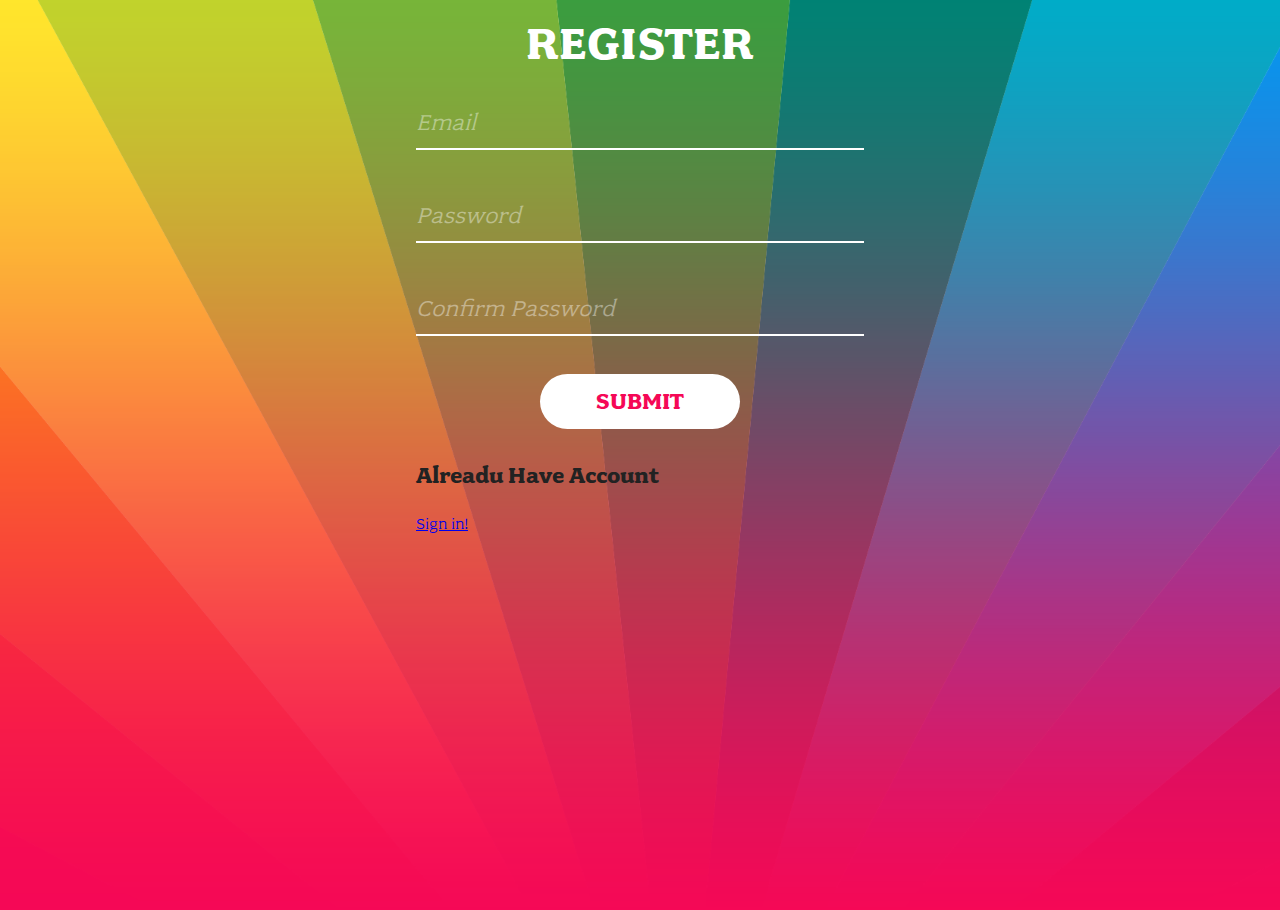
==== commit 06a81724: "deleted unnecessary files" ====
--- a/index.html
+++ b/index.html
@@ -1,160 +1,62 @@
-<!doctype html>
-<html class="no-js" lang="">
-<head>
-  <meta charset="utf-8">
-  <meta name="description" content="">
-  <meta name="viewport" content="width=device-width, initial-scale=1">
-  <title>Wild Rydes</title>
+<!DOCTYPE html>
+<!--[if lt IE 7]>      <html class="no-js lt-ie9 lt-ie8 lt-ie7"> <![endif]-->
+<!--[if IE 7]>         <html class="no-js lt-ie9 lt-ie8"> <![endif]-->
+<!--[if IE 8]>         <html class="no-js lt-ie9"> <![endif]-->
+<!--[if gt IE 8]><!--> <html class="no-js"> <!--<![endif]-->
+    <head>
+        <meta charset="utf-8">
+        <meta http-equiv="X-UA-Compatible" content="IE=edge,chrome=1">
+        <title></title>
+        <meta name="description" content="">
+        <meta name="viewport" content="width=device-width">
 
-  <link rel="stylesheet" href="css/font.css">
-  <link rel="stylesheet" href="css/main.css">
+        <!-- Place favicon.ico and apple-touch-icon.png in the root directory -->
 
-  <script src="js/vendor/modernizr.js"></script>
-</head>
-<body class="page-home">
+        <link rel="stylesheet" href="css/font.css">
+        <link rel="stylesheet" href="css/normalize.css">
+        <link rel="stylesheet" href="css/index.css">
+        <link rel="stylesheet" href="/css/message.css">
+    </head>
+    <body>
+        <!--[if lt IE 7]>
+            <p class="chromeframe">You are using an <strong>outdated</strong> browser. Please <a href="http://browsehappy.com/">upgrade your browser</a> or <a href="http://www.google.com/chromeframe/?redirect=true">activate Google Chrome Frame</a> to improve your experience.</p>
+        <![endif]-->
 
-  <header class="site-header">
-    <h1 class="title">Wild Rydes</h1>
-    <nav class="site-nav">
-      <ul>
-        <li><a href="index.html">Home</a></li>
-        <li><a href="unicorns.html">Meet the Unicorns</a></li>
-        <li><a href="investors.html">Investors &amp; Board of Directors</a></li>
-        <li><a href="faq.html">FAQ</a></li>
-        <li><a href="apply.html">Apply</a></li>
-      </ul>
-    </nav>
-    <button type="button" class="btn-menu"><span>Menu</span></button>
-    <a class="home-button" href="/register.html">Giddy Up!</a>
-  </header>
+        <div id="noCognitoMessage" class="configMessage" style="display: none;">
+            <div class="backdrop"></div>
+            <div class="panel panel-default">
+                <div class="panel-heading">
+                    <h3 class="panel-title">No Cognito User Pool Configured</h3>
+                </div>
+                <div class="panel-body">
+                    <p>There is no user pool configured in <a href="/js/config.js">/js/config.js</a>. You'll configure this in Module 2 of the workshop.</p>
+                </div>
+            </div>
+        </div>
+<!--
+        <header>
+          <img src="images/logo.png">
+        </header>
+-->
+        <section class="form-wrap">
+            <h1>Register</h1>
+            <form id="registrationForm">
+              <input type="email" id="emailInputRegister" placeholder="Email" pattern=".*" required>
+              <input type="password" id="passwordInputRegister" placeholder="Password" pattern=".*" required>
+              <input type="password" id="password2InputRegister" placeholder="Confirm Password" pattern=".*" required>
 
-  <section class="home-about">
-    <div class="row column large-9 xlarge-6 xxlarge-4">
-      <h2 class="section-title">How Does This Work?</h2>
-      <p class="content">
-        In today’s fast paced world, you’ve got places you need to be but not enough time in your jam packed schedule. Wouldn’t it be nice if there were a transportation service that changed the way you get around daily? Introducing Wild Rydes, an innovative transportation service that helps people get to their destination faster and hassle-free. Getting started is as easy as tapping a button in our app.
-      </p>
-    </div>
+              <input type="submit" value="Submit">
+            </form>
+            <h2>Alreadu Have Account</h2>
+            <a class="home-button" href="/signin.html">Sign in!</a>
+        </section>
 
-    <div class="row medium-up-2 large-up-4">
-      <div class="column">
-        <div class="home-about-block">
-          <h3 class="title icon-download">Download The App</h3>
-          <p class="content">Head over to the app store and download the Wild Rydes app. You’re just a few taps away from getting your ryde.</p>
-        </div>
-      </div>
 
-      <div class="column">
-        <div class="home-about-block">
-          <h3 class="title icon-unicorn">Request A Unicorn</h3>
-          <p class="content">We can get you there. Simply request a ryde on the app and we'll connect you with a unicorn immediately.</p>
-        </div>
-      </div>
-
-      <div class="column">
-        <div class="home-about-block">
-          <h3 class="title icon-price">Pick A Price</h3>
-          <p class="content">Pick the valuation you're willing to pay and your ryde is set up. The only surge is the acceleration you get when taking off.</p>
-        </div>
-      </div>
-
-      <div class="column">
-        <div class="home-about-block">
-          <h3 class="title icon-success">Ride Off To Success!</h3>
-          <p class="content">After matching with your unicorn and agreeing to its terms, you’ll be all set. Your unicorn will arrive shortly to pick you up.</p>
-        </div>
-      </div>
-    </div>
-  </section>
-
-  <section class="home-story">
-    <div class="row column large-9 xlarge-6 xxlarge-4">
-      <h2 class="section-title">Our Story</h2>
-      <p class="content">
-        Wild Rydes was started by a former hedge fund analyst and a software developer. The two long-time friends happened upon the Wild Rydes idea after attending a silent yoga retreat in Nevada. After gazing upon the majestic herds of unicorns prancing across a surreal Nevada sunset, they witnessed firsthand the poverty and unemployment endemic to that once proud race. Whether it was modern society’s reliance on science over magic or not, we’ll never know the cause of their Ozymandian downfall and fade to obscurity. Moved by empathy, romance, and free enterprise, they saw an opportunity to marry society’s demand for faster, more flexible transportation to underutilized beasts of labor through an on-demand market making transportation app. Using the founders’ respective expertise in animal husbandry and software engineering, Wild Rydes was formed and has since raised untold amounts of venture capital. Today, Wild Rydes has thousands of unicorns in its network fulfilling hundreds of rydes each day.
-      </p>
-    </div>
-  </section>
-
-  <section class="home-sign-up">
-    <div class="row column">
-      <img class="icon-w" src="images/wr-home-W.png">
-
-      <form onsubmit="javascript:void(0);">
-        <input type="email" placeholder="Enter your email address">
-        <button type="button">Submit</button>
-      </form>
-
-      <h2 class="section-title">Sign Up</h2>
-
-      <p class="content">Wild Rydes is coming soon! Enter your email to enter the limited private beta</p>
-
-      <div class="apps">
-        <a class="app-icon" href=""><img src="images/wr-home-apple.png"></a>
-        <a class="app-icon" href=""><img src="images/wr-home-google.png"></a>
-        <a class="app-icon" href=""><img src="images/wr-home-blackberry.png"></a>
-        <a class="app-icon" href=""><img src="images/wr-home-Xiaomi.png"></a>
-      </div>
-
-      <div class="social">
-        <a class="icon-fb" href="">Facebook</a>
-        <a class="icon-tw" href="">Twitter</a>
-        <a class="icon-ig" href="">Instagram</a>
-        <a class="icon-wc" href="">Wechat</a>
-        <a class="icon-wb" href="">Weibo</a>
-      </div>
-    </div>
-  </section>
-
-  <section class="home-quote">
-    <div class="row column medium-8 xxlarge-6">
-      <div class="quote-wrap">
-        <div class="quote">
-          “I was almost late to my ultimate frisbee tournament in DOLORES park. BUt Wild Rydes Got me there from the marina in under five minutes.”
-        </div>
-        <div class="quoter">- Satisfied Wild Rydes User</div>
-      </div>
-    </div>
-  </section>
-
-  <section class="kraken-callout">
-    <div class="row">
-      <div class="columns medium-6 xxlarge-4 xxlarge-offset-2">
-        <img src="images/wr-home-kraken.png">
-      </div>
-
-      <div class="columns medium-6 xlarge-5 xxlarge-4">
-        <h4 class="title">Coming Soon</h4>
-        <p class="content">
-          Kraken 3xplorer and Dragon Flyght. We’re looking to provide you a full service package from air, land, and to sea.
-        </p>
-      </div>
-    </div>
-  </section>
-
-  <footer class="site-footer">
-    <div class="row column">
-      <nav class="footer-nav">
-        <ul>
-          <li><a href="index.html">Home</a></li>
-          <li><a href="unicorns.html">Meet the Unicorns</a></li>
-          <li><a href="investors.html">Investors & Board of Directors</a></li>
-          <li><a href="faq.html">FAQ</a></li>
-          <li><a href="apply.html">Apply</a></li>
-        </ul>
-      </nav>
-    </div>
-
-    <div class="row column">
-      <div class="footer-legal">
-        &copy;WildRydes Inc<br>
-        All Rights Reserved
-      </div>
-    </div>
-  </footer>
-
-  <script src="js/vendor.js"></script>
-
-  <script src="js/main.js"></script>
-</body>
+        <script src="js/vendor/jquery-3.1.0.js"></script>
+        <script src="js/vendor/bootstrap.min.js"></script>
+        <script src="js/vendor/aws-cognito-sdk.min.js"></script>
+        <script src="js/vendor/amazon-cognito-identity.min.js"></script>
+        <script src="js/config.js"></script>
+        <script src="js/cognito-auth.js"></script>
+    </body>
 </html>
--- a/css/index.css
+++ b/css/index.css
@@ -0,0 +1,508 @@
+/*
+ * HTML5 Boilerplate
+ *
+ * What follows is the result of much research on cross-browser styling.
+ * Credit left inline and big thanks to Nicolas Gallagher, Jonathan Neal,
+ * Kroc Camen, and the H5BP dev community and team.
+ */
+
+/* ==========================================================================
+   Base styles: opinionated defaults
+   ========================================================================== */
+
+html,
+button,
+input,
+select,
+textarea {
+    color: #222;
+}
+
+body {
+    font-size: 1em;
+    line-height: 1.4;
+}
+
+/*
+ * Remove text-shadow in selection highlight: h5bp.com/i
+ * These selection declarations have to be separate.
+ * Customize the background color to match your design.
+ */
+
+::-moz-selection {
+    background: #b3d4fc;
+    text-shadow: none;
+}
+
+::selection {
+    background: #b3d4fc;
+    text-shadow: none;
+}
+
+/*
+ * A better looking default horizontal rule
+ */
+
+hr {
+    display: block;
+    height: 1px;
+    border: 0;
+    border-top: 1px solid #ccc;
+    margin: 1em 0;
+    padding: 0;
+}
+
+/*
+ * Remove the gap between images and the bottom of their containers: h5bp.com/i/440
+ */
+
+img {
+    vertical-align: middle;
+}
+
+/*
+ * Remove default fieldset styles.
+ */
+
+fieldset {
+    border: 0;
+    margin: 0;
+    padding: 0;
+}
+
+/*
+ * Allow only vertical resizing of textareas.
+ */
+
+textarea {
+    resize: vertical;
+}
+
+/* ==========================================================================
+   Chrome Frame prompt
+   ========================================================================== */
+
+.chromeframe {
+    margin: 0.2em 0;
+    background: #ccc;
+    color: #000;
+    padding: 0.2em 0;
+}
+
+/* ==========================================================================
+   Author's custom styles
+   ========================================================================== */
+
+
+
+
+
+
+
+/* Generic */
+
+body{
+  width: 100vw;
+  height: 100vh;
+
+  background-image: url(../images/background.png);
+  background-size: cover;
+  background-repeat: no-repeat;
+  background-position: center bottom;
+
+  font-family: "fairplex-wide";
+  -webkit-font-smoothing: antialiased;
+  -moz-osx-font-smoothing: grayscale;
+}
+
+
+
+
+
+/* Logo */
+
+
+header{
+  width: 100vw;
+  padding: 30px 0 100px;
+}
+
+header img{
+  margin: 0 auto;
+  display: block;
+}
+
+@media screen and (max-width: 600px) {
+  header{
+    padding: 30px 0 0;
+  }
+
+  header img{
+    width: 35%;
+  }
+}
+
+
+
+
+
+/* Forms */
+
+.form-wrap{
+    width: 35%;
+    margin: 0 auto;
+}
+
+.left-form{
+  width: 47.5%;
+
+  float: left;
+}
+
+.right-form{
+  width: 47.5%;
+
+  float: right;
+}
+
+
+@media screen and (max-width: 1200px) {
+  .form-wrap{
+    width: 90%;
+  }
+}
+
+
+@media screen and (max-width: 600px) {
+  .form-wrap{
+    width: 90%;
+  }
+
+  .left-form{
+    width: 100%;
+  }
+
+  .right-form{
+    width: 100%;
+  }
+}
+
+
+input[type=text], input[type=password], input[type=email] {
+    width: 100%;
+    padding: 12px 0;
+    margin: 10px 0 30px;
+    display: inline-block;
+    border: none;
+    border-bottom: 2px solid white;
+    box-sizing: border-box;
+    background: transparent;
+    outline: none;
+
+    font-family: "fairplex-wide";
+    font-size: 24px;
+    opacity: 1;
+    color: white;
+    font-weight: 400;
+
+    -webkit-transition: border-bottom 0.4s ease-in-out;
+    transition: border-bottom 0.4s ease-in-out;
+}
+
+input[type=text]:focus, input[type=password]:focus {
+    border-bottom: 2px solid black;
+}
+
+
+input[type=text]:valid, input[type=password]:valid {
+    border-bottom: 2px solid #f50856;
+} /* This is a quick fix to get an authorization / valid entry state without using JS */
+
+input[type=submit] {
+    width: 200px;
+    background-color: white;
+    color: #f50856;
+    padding: 14px 20px;
+    margin: 8px auto 30px;
+    border: none;
+    border-radius: 40px;
+    cursor: pointer;
+    display: block;
+
+    font-family: "fairplex-wide";
+    font-size: 24px;
+    opacity: 1;
+    font-weight: 700;
+    text-transform: uppercase;
+
+    -webkit-transition: background-color 0.2s ease-in-out;
+    transition: background-color 0.2s ease-in-out;
+}
+
+input[type=submit]:hover {
+    background-color: #dddddd;
+    color: #bb0642;
+}
+
+
+::-webkit-input-placeholder { /* Chrome */
+  color: white;
+  font-style: italic;
+  opacity: .4;
+
+  font-family: "fairplex-wide";
+  color: white;
+  font-weight: 400;
+}
+:-ms-input-placeholder { /* IE 10+ */
+  color: white;
+  font-style: italic;
+  opacity: .4;
+}
+::-moz-placeholder { /* Firefox 19+ */
+  color: white;
+  opacity: .4;
+  font-style: italic;
+}
+:-moz-placeholder { /* Firefox 4 - 18 */
+  color: white;
+  opacity: .4;
+  font-style: italic;
+}
+
+
+
+
+
+/* Typography */
+
+h1{
+  color: white;
+  font-size: 48px;
+  font-weight: 700;
+  letter-spacing: 1px;
+  text-transform: uppercase;
+  text-align: center;
+  margin: 10px 0;
+}
+
+
+@media screen and (max-width: 1200px) {
+  h1{
+    margin: 60px 0 0;
+    font-size: 35px;
+  }
+}
+
+
+
+
+
+
+
+
+
+
+
+
+
+
+
+
+
+
+
+
+
+
+
+
+/* ==========================================================================
+   Helper classes
+   ========================================================================== */
+
+/*
+ * Image replacement
+ */
+
+.ir {
+    background-color: transparent;
+    border: 0;
+    overflow: hidden;
+    /* IE 6/7 fallback */
+    *text-indent: -9999px;
+}
+
+.ir:before {
+    content: "";
+    display: block;
+    width: 0;
+    height: 150%;
+}
+
+/*
+ * Hide from both screenreaders and browsers: h5bp.com/u
+ */
+
+.hidden {
+    display: none !important;
+    visibility: hidden;
+}
+
+/*
+ * Hide only visually, but have it available for screenreaders: h5bp.com/v
+ */
+
+.visuallyhidden {
+    border: 0;
+    clip: rect(0 0 0 0);
+    height: 1px;
+    margin: -1px;
+    overflow: hidden;
+    padding: 0;
+    position: absolute;
+    width: 1px;
+}
+
+/*
+ * Extends the .visuallyhidden class to allow the element to be focusable
+ * when navigated to via the keyboard: h5bp.com/p
+ */
+
+.visuallyhidden.focusable:active,
+.visuallyhidden.focusable:focus {
+    clip: auto;
+    height: auto;
+    margin: 0;
+    overflow: visible;
+    position: static;
+    width: auto;
+}
+
+/*
+ * Hide visually and from screenreaders, but maintain layout
+ */
+
+.invisible {
+    visibility: hidden;
+}
+
+/*
+ * Clearfix: contain floats
+ *
+ * For modern browsers
+ * 1. The space content is one way to avoid an Opera bug when the
+ *    `contenteditable` attribute is included anywhere else in the document.
+ *    Otherwise it causes space to appear at the top and bottom of elements
+ *    that receive the `clearfix` class.
+ * 2. The use of `table` rather than `block` is only necessary if using
+ *    `:before` to contain the top-margins of child elements.
+ */
+
+.clearfix:before,
+.clearfix:after {
+    content: " "; /* 1 */
+    display: table; /* 2 */
+}
+
+.clearfix:after {
+    clear: both;
+}
+
+/*
+ * For IE 6/7 only
+ * Include this rule to trigger hasLayout and contain floats.
+ */
+
+.clearfix {
+    *zoom: 1;
+}
+
+/* ==========================================================================
+   EXAMPLE Media Queries for Responsive Design.
+   Theses examples override the primary ('mobile first') styles.
+   Modify as content requires.
+   ========================================================================== */
+
+@media only screen and (min-width: 35em) {
+    /* Style adjustments for viewports that meet the condition */
+}
+
+@media print,
+       (-o-min-device-pixel-ratio: 5/4),
+       (-webkit-min-device-pixel-ratio: 1.25),
+       (min-resolution: 120dpi) {
+    /* Style adjustments for high resolution devices */
+}
+
+/* ==========================================================================
+   Print styles.
+   Inlined to avoid required HTTP connection: h5bp.com/r
+   ========================================================================== */
+
+@media print {
+    * {
+        background: transparent !important;
+        color: #000 !important; /* Black prints faster: h5bp.com/s */
+        box-shadow: none !important;
+        text-shadow: none !important;
+    }
+
+    a,
+    a:visited {
+        text-decoration: underline;
+    }
+
+    a[href]:after {
+        content: " (" attr(href) ")";
+    }
+
+    abbr[title]:after {
+        content: " (" attr(title) ")";
+    }
+
+    /*
+     * Don't show links for images, or javascript/internal links
+     */
+
+    .ir a:after,
+    a[href^="javascript:"]:after,
+    a[href^="#"]:after {
+        content: "";
+    }
+
+    pre,
+    blockquote {
+        border: 1px solid #999;
+        page-break-inside: avoid;
+    }
+
+    thead {
+        display: table-header-group; /* h5bp.com/t */
+    }
+
+    tr,
+    img {
+        page-break-inside: avoid;
+    }
+
+    img {
+        max-width: 100% !important;
+    }
+
+    @page {
+        margin: 0.5cm;
+    }
+
+    p,
+    h2,
+    h3 {
+        orphans: 3;
+        widows: 3;
+    }
+
+    h2,
+    h3 {
+        page-break-after: avoid;
+    }
+}
--- a/css/message.css
+++ b/css/message.css
@@ -0,0 +1,63 @@
+.panel-default {
+    border-color: #dddddd;
+}
+.panel {
+    background-color: #ffffff;
+    border: 1px solid rgba(0, 0, 0, 0);
+    border-radius: 4px;
+    box-shadow: 0 1px 1px rgba(0, 0, 0, 0.05);
+}
+
+.panel-default > .panel-heading {
+    background-color: #f5f5f5;
+    border-color: #dddddd;
+    color: #333333;
+}
+.panel-heading {
+    border-bottom: 1px solid rgba(0, 0, 0, 0);
+    border-top-left-radius: 3px;
+    border-top-right-radius: 3px;
+    padding: 10px 15px;
+}
+
+.panel-title {
+    color: inherit;
+    font-size: 16px;
+    margin-bottom: 0;
+    margin-top: 0;
+}
+
+.configMessage {
+    width: 100%;
+    height: 100%;
+    text-align: center;
+    background: transparent;
+    position: absolute;
+    z-index: 2000;
+}
+
+.configMessage .panel {
+    margin: auto;
+    width: 40%;
+    top: 50%;
+    position: relative;
+    transform: translateY(-50%);
+    -ms-transform: translateY(-50%);
+    -moz-transform: translateY(-50%);
+    -webkit-transform: translateY(-50%);
+    -o-transform: translateY(-50%);
+    z-index: 100;
+}
+
+.configMessage .panel-body {
+    text-align: left;
+}
+
+.configMessage .backdrop {
+    position: absolute;
+    width: 100%;
+    height: 100%;
+    background: #fff;
+    opacity: 0.6;
+    z-index: 50;
+}
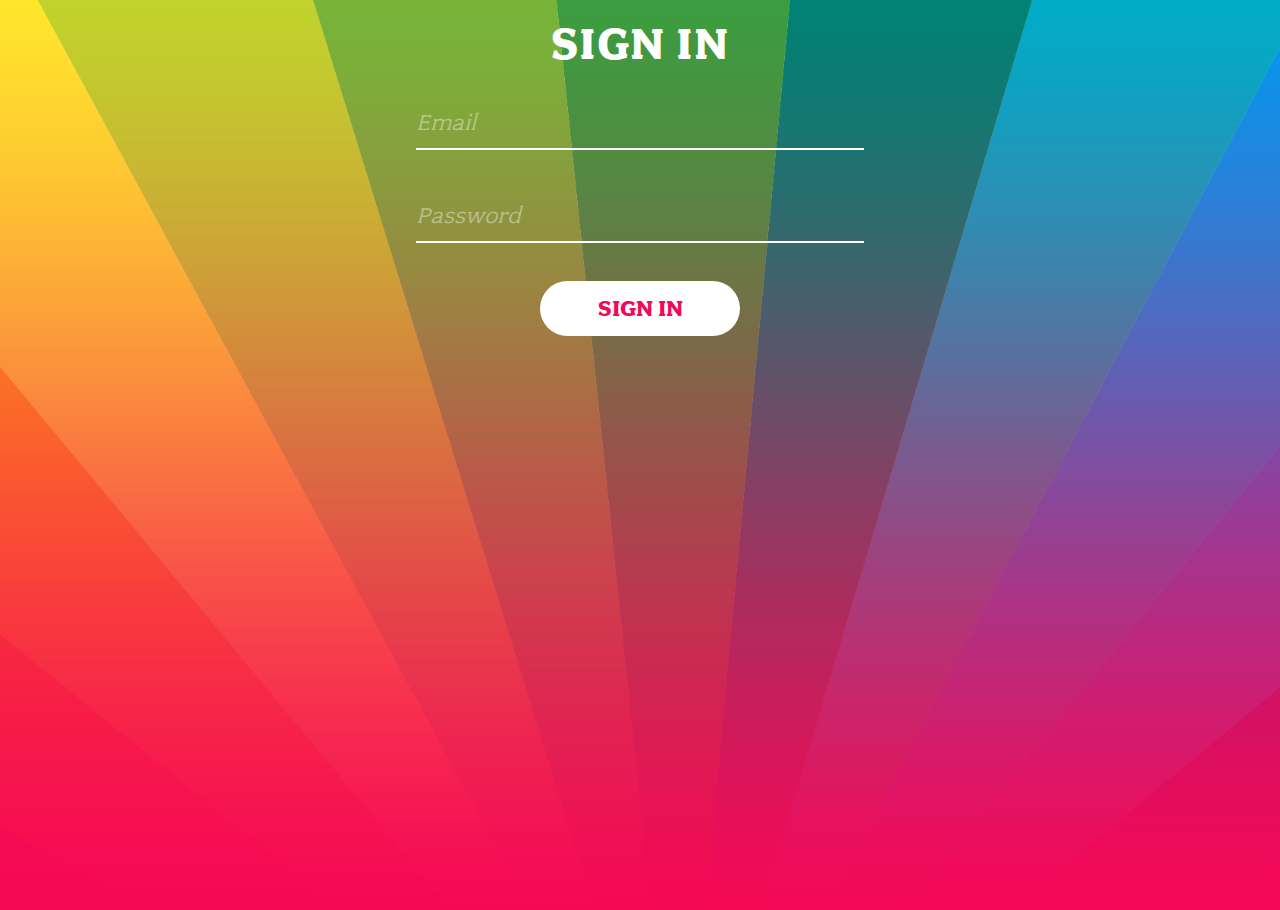
==== commit feac6757: "updates" ====
--- a/index.html
+++ b/index.html
@@ -33,24 +33,17 @@
                 </div>
             </div>
         </div>
-<!--
-        <header>
-          <img src="images/logo.png">
-        </header>
--->
+
+
         <section class="form-wrap">
-            <h1>Register</h1>
-            <form id="registrationForm">
-              <input type="email" id="emailInputRegister" placeholder="Email" pattern=".*" required>
-              <input type="password" id="passwordInputRegister" placeholder="Password" pattern=".*" required>
-              <input type="password" id="password2InputRegister" placeholder="Confirm Password" pattern=".*" required>
+            <h1>Sign In</h1>
+            <form id="signinForm">
+              <input type="email" id="emailInputSignin" placeholder="Email" required>
+              <input type="password" id="passwordInputSignin" placeholder="Password" pattern=".*" required>
 
-              <input type="submit" value="Submit">
+              <input type="submit" value="Sign in">
             </form>
-            <h2>Alreadu Have Account</h2>
-            <a class="home-button" href="/signin.html">Sign in!</a>
         </section>
-
 
         <script src="js/vendor/jquery-3.1.0.js"></script>
         <script src="js/vendor/bootstrap.min.js"></script>
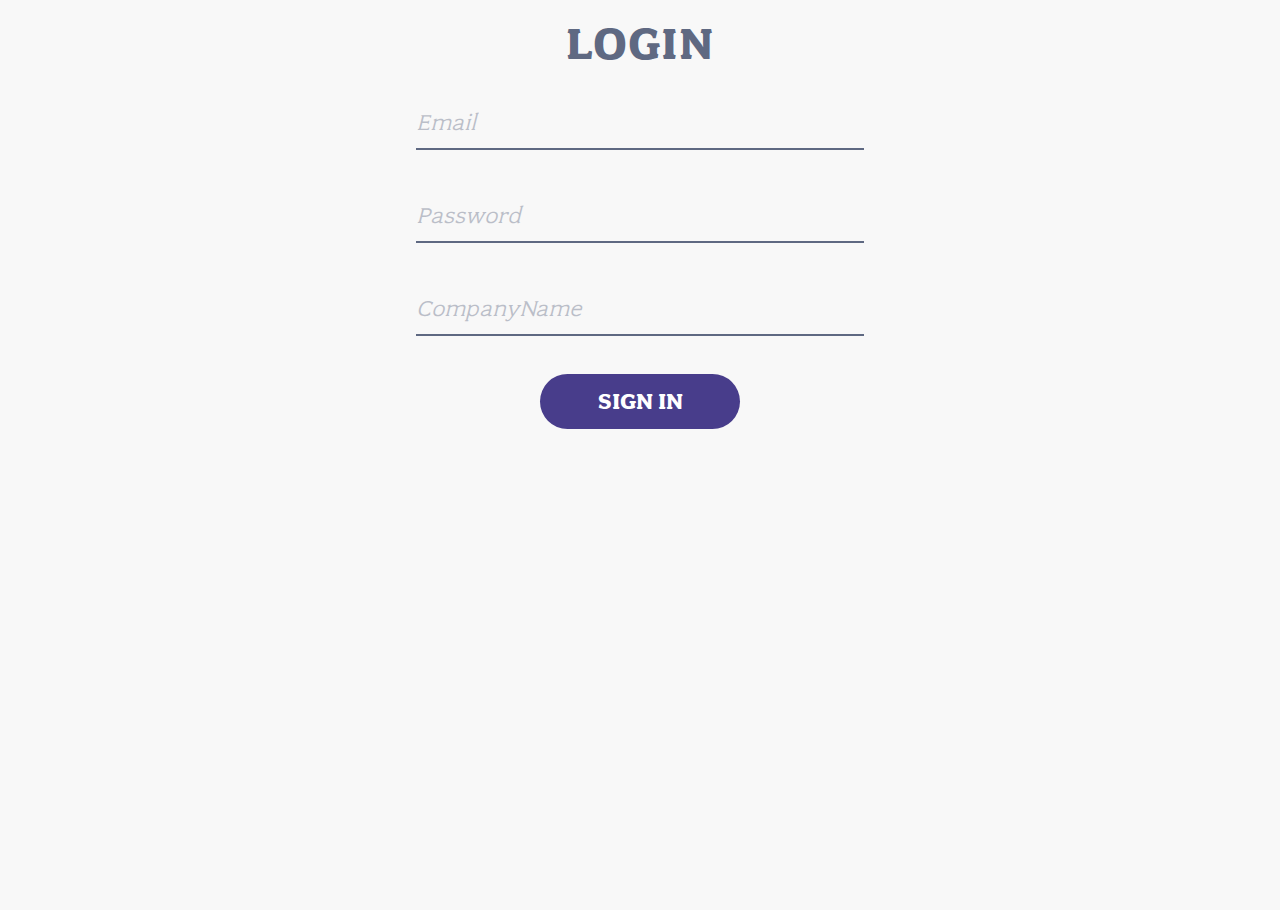
==== commit 7cf4ce4a: "new changes" ====
--- a/index.html
+++ b/index.html
@@ -1,8 +1,6 @@
 <!DOCTYPE html>
-<!--[if lt IE 7]>      <html class="no-js lt-ie9 lt-ie8 lt-ie7"> <![endif]-->
-<!--[if IE 7]>         <html class="no-js lt-ie9 lt-ie8"> <![endif]-->
-<!--[if IE 8]>         <html class="no-js lt-ie9"> <![endif]-->
-<!--[if gt IE 8]><!--> <html class="no-js"> <!--<![endif]-->
+
+<html class="no-js">
     <head>
         <meta charset="utf-8">
         <meta http-equiv="X-UA-Compatible" content="IE=edge,chrome=1">
@@ -10,40 +8,24 @@
         <meta name="description" content="">
         <meta name="viewport" content="width=device-width">
 
-        <!-- Place favicon.ico and apple-touch-icon.png in the root directory -->
-
         <link rel="stylesheet" href="css/font.css">
         <link rel="stylesheet" href="css/normalize.css">
         <link rel="stylesheet" href="css/index.css">
         <link rel="stylesheet" href="/css/message.css">
     </head>
     <body>
-        <!--[if lt IE 7]>
-            <p class="chromeframe">You are using an <strong>outdated</strong> browser. Please <a href="http://browsehappy.com/">upgrade your browser</a> or <a href="http://www.google.com/chromeframe/?redirect=true">activate Google Chrome Frame</a> to improve your experience.</p>
-        <![endif]-->
-
-        <div id="noCognitoMessage" class="configMessage" style="display: none;">
-            <div class="backdrop"></div>
-            <div class="panel panel-default">
-                <div class="panel-heading">
-                    <h3 class="panel-title">No Cognito User Pool Configured</h3>
-                </div>
-                <div class="panel-body">
-                    <p>There is no user pool configured in <a href="/js/config.js">/js/config.js</a>. You'll configure this in Module 2 of the workshop.</p>
-                </div>
-            </div>
-        </div>
 
 
         <section class="form-wrap">
-            <h1>Sign In</h1>
+            <h1>Login</h1>
             <form id="signinForm">
               <input type="email" id="emailInputSignin" placeholder="Email" required>
               <input type="password" id="passwordInputSignin" placeholder="Password" pattern=".*" required>
-
+              <input type="text" id="companyNameinputString" placeholder="CompanyName"required>
               <input type="submit" value="Sign in">
             </form>
         </section>
+
 
         <script src="js/vendor/jquery-3.1.0.js"></script>
         <script src="js/vendor/bootstrap.min.js"></script>
--- a/css/index.css
+++ b/css/index.css
@@ -105,7 +105,9 @@
   width: 100vw;
   height: 100vh;
 
-  background-image: url(../images/background.png);
+  /*background-image: url(../images/background.png);*/ 
+  background-color:#999;  
+  background: #f8f8f8;
   background-size: cover;
   background-repeat: no-repeat;
   background-position: center bottom;
@@ -188,13 +190,13 @@
 }
 
 
-input[type=text], input[type=password], input[type=email] {
+#showEmail, #showCompany,input[type=text], input[type=password], input[type=email] {
     width: 100%;
     padding: 12px 0;
     margin: 10px 0 30px;
     display: inline-block;
     border: none;
-    border-bottom: 2px solid white;
+    border-bottom: 2px solid  #5f6982;
     box-sizing: border-box;
     background: transparent;
     outline: none;
@@ -202,7 +204,7 @@
     font-family: "fairplex-wide";
     font-size: 24px;
     opacity: 1;
-    color: white;
+    color: black;
     font-weight: 400;
 
     -webkit-transition: border-bottom 0.4s ease-in-out;
@@ -210,18 +212,18 @@
 }
 
 input[type=text]:focus, input[type=password]:focus {
-    border-bottom: 2px solid black;
+    border-bottom: 2px solid #5f6982;
 }
 
 
 input[type=text]:valid, input[type=password]:valid {
-    border-bottom: 2px solid #f50856;
+    border-bottom: 2px solid #5f6982;
 } /* This is a quick fix to get an authorization / valid entry state without using JS */
 
 input[type=submit] {
     width: 200px;
-    background-color: white;
-    color: #f50856;
+    background-color:darkslateblue; 
+    color:white; 
     padding: 14px 20px;
     margin: 8px auto 30px;
     border: none;
@@ -241,31 +243,49 @@
 
 input[type=submit]:hover {
     background-color: #dddddd;
-    color: #bb0642;
+    background-color: #181818;
+    color:#999; 
+    
+}
+
+.uploader label {
+  float: left;
+  clear: both;
+  width: 100%;
+  padding: 2rem 1.5rem;
+  text-align: center;
+  background: #fff;
+  border-radius: 7px;
+  border: 3px solid #eee;
+  transition: all 0.2s ease;
+  -webkit-user-select: none;
+     -moz-user-select: none;
+      -ms-user-select: none;
+          user-select: none;
 }
 
 
 ::-webkit-input-placeholder { /* Chrome */
-  color: white;
+  color: #5f6982;
   font-style: italic;
   opacity: .4;
 
   font-family: "fairplex-wide";
-  color: white;
+  color: #5f6982;
   font-weight: 400;
 }
 :-ms-input-placeholder { /* IE 10+ */
-  color: white;
+  color: #5f6982;
   font-style: italic;
   opacity: .4;
 }
 ::-moz-placeholder { /* Firefox 19+ */
-  color: white;
+  color: #5f6982;
   opacity: .4;
   font-style: italic;
 }
 :-moz-placeholder { /* Firefox 4 - 18 */
-  color: white;
+  color: #5f6982;
   opacity: .4;
   font-style: italic;
 }
@@ -277,7 +297,7 @@
 /* Typography */
 
 h1{
-  color: white;
+  color: #5f6982;
   font-size: 48px;
   font-weight: 700;
   letter-spacing: 1px;
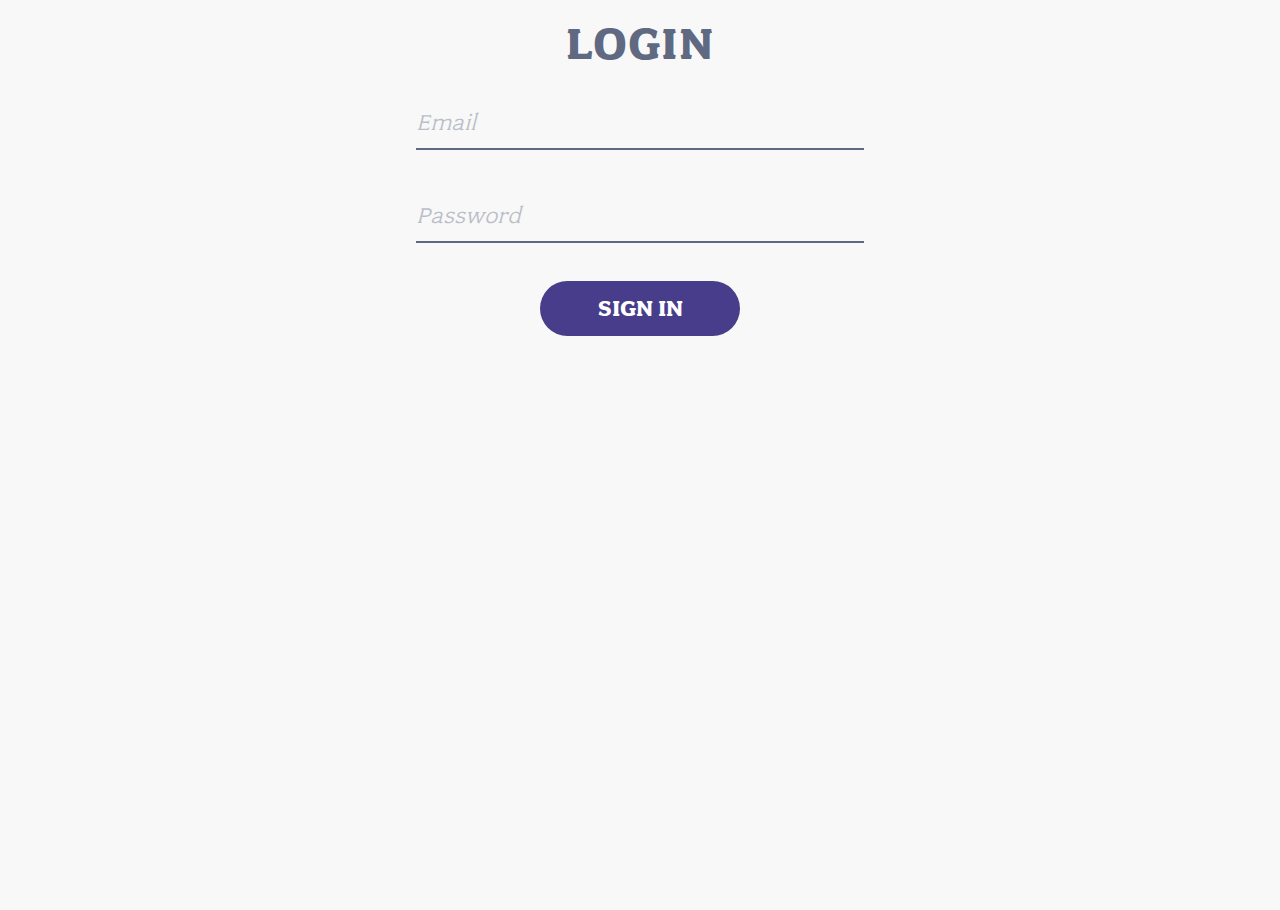
==== commit 1cd8c7a8: "last commits" ====
--- a/index.html
+++ b/index.html
@@ -21,7 +21,6 @@
             <form id="signinForm">
               <input type="email" id="emailInputSignin" placeholder="Email" required>
               <input type="password" id="passwordInputSignin" placeholder="Password" pattern=".*" required>
-              <input type="text" id="companyNameinputString" placeholder="CompanyName"required>
               <input type="submit" value="Sign in">
             </form>
         </section>
